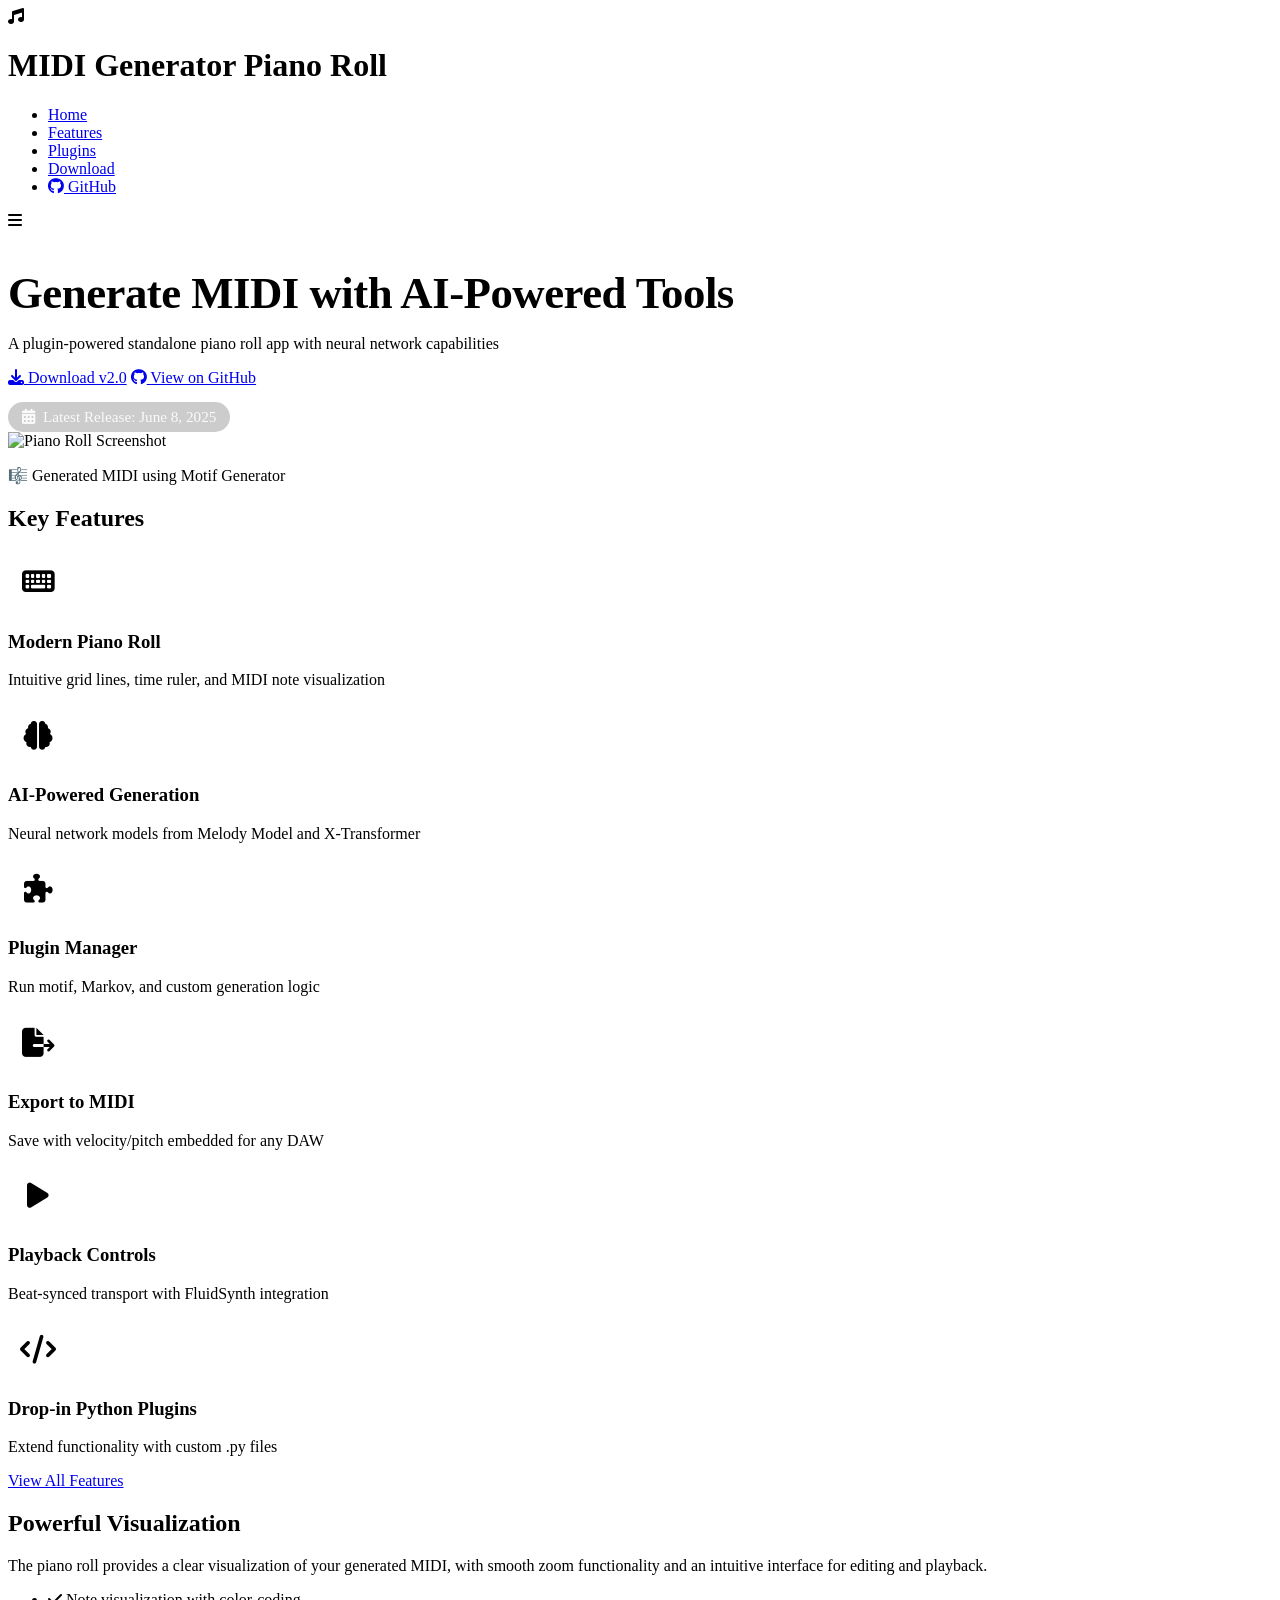
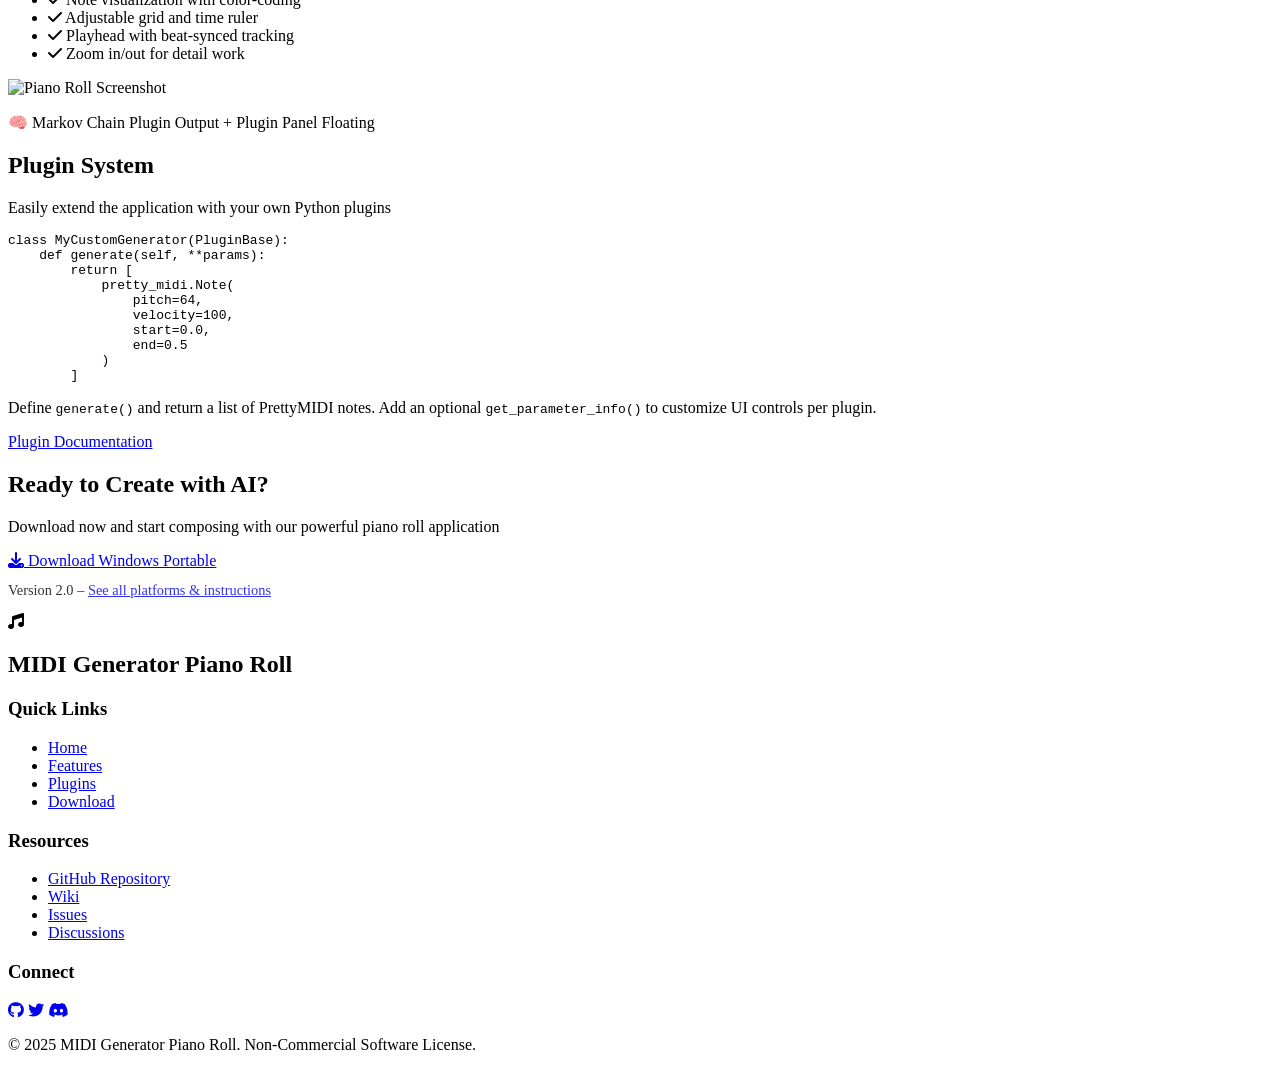
==== docs/index.html @ b46da07d "Update index.html" ====
<!DOCTYPE html>
<html lang="en">
<head>
    <!-- GoatCounter Analytics -->
    <script data-goatcounter="https://midi-gen.goatcounter.com/count"
            async src="https://gc.zgo.at/count.js"></script>
    <!-- End GoatCounter Analytics -->
    <meta charset="UTF-8">
    <meta name="viewport" content="width=device-width, initial-scale=1.0">
    <title>MIDI Generator Piano Roll | A Modern MIDI Generation Tool</title>
    <link rel="stylesheet" href="https://cdnjs.cloudflare.com/ajax/libs/font-awesome/6.4.0/css/all.min.css">
    <link rel="stylesheet" href="assets/css/styles.css">
    <link rel="icon" type="image/png" href="../assets/icons/app_icon.png">
    <style>
        /* Additional modern styles for homepage */
        .version-tag {
            margin-top: 15px;
            font-size: 0.95rem;
            color: rgba(255,255,255,0.9);
            background: rgba(0,0,0,0.2);
            border-radius: 20px;
            padding: 6px 14px;
            display: inline-block;
        }
        
        .version-tag span {
            display: flex;
            align-items: center;
            gap: 8px;
        }
        
        .features-grid {
            grid-template-columns: repeat(auto-fit, minmax(260px, 1fr));
            gap: 25px;
        }
        
        .feature-card {
            transition: all 0.3s ease;
            border-radius: 12px;
        }
        
        .feature-card:hover {
            transform: translateY(-5px);
            box-shadow: 0 8px 30px rgba(0,0,0,0.12);
        }
        
        .feature-icon {
            background: linear-gradient(135deg, var(--primary-color), #8e56ff);
            width: 60px;
            height: 60px;
            border-radius: 12px;
            display: flex;
            align-items: center;
            justify-content: center;
            margin-bottom: 18px;
            font-size: 1.8rem;
        }
        
        .version-note {
            font-size: 0.9rem;
            opacity: 0.8;
            margin-top: 12px;
        }
        
        .hero-content h1 {
            font-size: 2.8rem;
            letter-spacing: -0.5px;
            margin-bottom: 16px;
        }
        
        @media (max-width: 768px) {
            .hero-content h1 {
                font-size: 2.2rem;
            }
        }
    </style>
    <link href="https://fonts.googleapis.com/css2?family=Inter:wght@300;400;500;600;700&display=swap" rel="stylesheet">
</head>
<body>

    <header>
        <div class="header-container">
            <div class="logo">
                <i class="fas fa-music"></i>
                <h1>MIDI Generator Piano Roll</h1>
            </div>
            <nav>
                <ul>
                    <li><a href="index.html" class="active">Home</a></li>
                    <li><a href="pages/features.html">Features</a></li>
                    <li><a href="pages/plugins.html">Plugins</a></li>
                    <li><a href="pages/download.html">Download</a></li>
                    <li><a href="https://github.com/WebChatAppAi/midi-gen" class="github-btn"><i class="fab fa-github"></i> GitHub</a></li>
                </ul>
            </nav>
            <div class="menu-toggle">
                <i class="fas fa-bars"></i>
            </div>
        </div>
    </header>

    <section class="hero">
        <div class="hero-overlay"></div>
        <div class="hero-content">
            <h1>Generate MIDI with AI-Powered Tools</h1>
            <p>A plugin-powered standalone piano roll app with neural network capabilities</p>
            <div class="hero-buttons">
                <a href="pages/download.html" class="btn primary-btn"><i class="fas fa-download"></i> Download v2.0</a>
                <a href="https://github.com/WebChatAppAi/midi-gen" class="btn secondary-btn"><i class="fab fa-github"></i> View on GitHub</a>
            </div>
            <div class="version-tag">
                <span><i class="fas fa-calendar-alt"></i> Latest Release: June 8, 2025</span>
            </div>
        </div>
    </section>

    <section class="featured-img">
        <div class="container">
            <img src="assets/img/image1.png" alt="Piano Roll Screenshot" class="screenshot-img">
            <div class="caption">
                <p>🎼 Generated MIDI using Motif Generator</p>
            </div>
        </div>
    </section>

    <section class="features-overview">
        <div class="container">
            <h2>Key Features</h2>
            <div class="features-grid">
                <div class="feature-card">
                    <div class="feature-icon">
                        <i class="fas fa-keyboard"></i>
                    </div>
                    <h3>Modern Piano Roll</h3>
                    <p>Intuitive grid lines, time ruler, and MIDI note visualization</p>
                </div>
                <div class="feature-card">
                    <div class="feature-icon">
                        <i class="fas fa-brain"></i>
                    </div>
                    <h3>AI-Powered Generation</h3>
                    <p>Neural network models from Melody Model and X-Transformer</p>
                </div>
                <div class="feature-card">
                    <div class="feature-icon">
                        <i class="fas fa-puzzle-piece"></i>
                    </div>
                    <h3>Plugin Manager</h3>
                    <p>Run motif, Markov, and custom generation logic</p>
                </div>
                <div class="feature-card">
                    <div class="feature-icon">
                        <i class="fas fa-file-export"></i>
                    </div>
                    <h3>Export to MIDI</h3>
                    <p>Save with velocity/pitch embedded for any DAW</p>
                </div>
                <div class="feature-card">
                    <div class="feature-icon">
                        <i class="fas fa-play"></i>
                    </div>
                    <h3>Playback Controls</h3>
                    <p>Beat-synced transport with FluidSynth integration</p>
                </div>
                <div class="feature-card">
                    <div class="feature-icon">
                        <i class="fas fa-code"></i>
                    </div>
                    <h3>Drop-in Python Plugins</h3>
                    <p>Extend functionality with custom .py files</p>
                </div>
            </div>
            <div class="more-features">
                <a href="pages/features.html" class="btn outline-btn">View All Features</a>
            </div>
        </div>
    </section>

    <section class="screenshot-section">
        <div class="container">
            <div class="screenshot-grid">
                <div class="screenshot-text">
                    <h2>Powerful Visualization</h2>
                    <p>The piano roll provides a clear visualization of your generated MIDI, with smooth zoom functionality and an intuitive interface for editing and playback.</p>
                    <ul class="feature-list">
                        <li><i class="fas fa-check"></i> Note visualization with color-coding</li>
                        <li><i class="fas fa-check"></i> Adjustable grid and time ruler</li>
                        <li><i class="fas fa-check"></i> Playhead with beat-synced tracking</li>
                        <li><i class="fas fa-check"></i> Zoom in/out for detail work</li>
                    </ul>
                </div>
                <div class="screenshot-img-container">
                    <img src="assets/img/image2.png" alt="Piano Roll Screenshot" class="screenshot-img">
                    <div class="caption">
                        <p>🧠 Markov Chain Plugin Output + Plugin Panel Floating</p>
                    </div>
                </div>
            </div>
        </div>
    </section>

    <section class="plugins-overview">
        <div class="container">
            <h2>Plugin System</h2>
            <p class="section-description">Easily extend the application with your own Python plugins</p>
            <div class="code-block">
                <pre><code>class MyCustomGenerator(PluginBase):
    def generate(self, **params):
        return [
            pretty_midi.Note(
                pitch=64,
                velocity=100,
                start=0.0,
                end=0.5
            )
        ]</code></pre>
            </div>
            <p>Define <code>generate()</code> and return a list of PrettyMIDI notes. Add an optional <code>get_parameter_info()</code> to customize UI controls per plugin.</p>
            <div class="more-plugins">
                <a href="pages/plugins.html" class="btn outline-btn">Plugin Documentation</a>
            </div>
        </div>
    </section>

    <section class="cta-section">
        <div class="container">
            <h2>Ready to Create with AI?</h2>
            <p>Download now and start composing with our powerful piano roll application</p>
            <a href="https://github.com/WebChatAppAi/midi-gen/releases/download/v2.0-WIN-PORTABLE/MidiGenV2.zip" class="btn primary-btn"><i class="fas fa-download"></i> Download Windows Portable</a>
            <p class="version-note">Version 2.0 – <a href="pages/download.html">See all platforms & instructions</a></p>
        </div>
    </section>

    <footer>
        <div class="container">
            <div class="footer-content">
                <div class="footer-logo">
                    <i class="fas fa-music"></i>
                    <h2>MIDI Generator Piano Roll</h2>
                </div>
                <div class="footer-links">
                    <h3>Quick Links</h3>
                    <ul>
                        <li><a href="index.html">Home</a></li>
                        <li><a href="pages/features.html">Features</a></li>
                        <li><a href="pages/plugins.html">Plugins</a></li>
                        <li><a href="pages/download.html">Download</a></li>
                    </ul>
                </div>
                <div class="footer-links">
                    <h3>Resources</h3>
                    <ul>
                        <li><a href="https://github.com/WebChatAppAi/midi-gen">GitHub Repository</a></li>
                        <li><a href="https://github.com/WebChatAppAi/midi-gen/wiki">Wiki</a></li>
                        <li><a href="https://github.com/WebChatAppAi/midi-gen/issues">Issues</a></li>
                        <li><a href="https://github.com/WebChatAppAi/midi-gen/discussions">Discussions</a></li>
                    </ul>
                </div>
                <div class="footer-social">
                    <h3>Connect</h3>
                    <div class="social-icons">
                        <a href="https://github.com/WebChatAppAi" class="social-icon"><i class="fab fa-github"></i></a>
                        <a href="#" class="social-icon"><i class="fab fa-twitter"></i></a>
                        <a href="#" class="social-icon"><i class="fab fa-discord"></i></a>
                    </div>
                </div>
            </div>
            <div class="footer-bottom">
                <p>&copy; 2025 MIDI Generator Piano Roll. Non-Commercial Software License.</p>
            </div>
        </div>
    </footer>

    <script src="assets/js/main.js"></script>
    

</body>
</html>
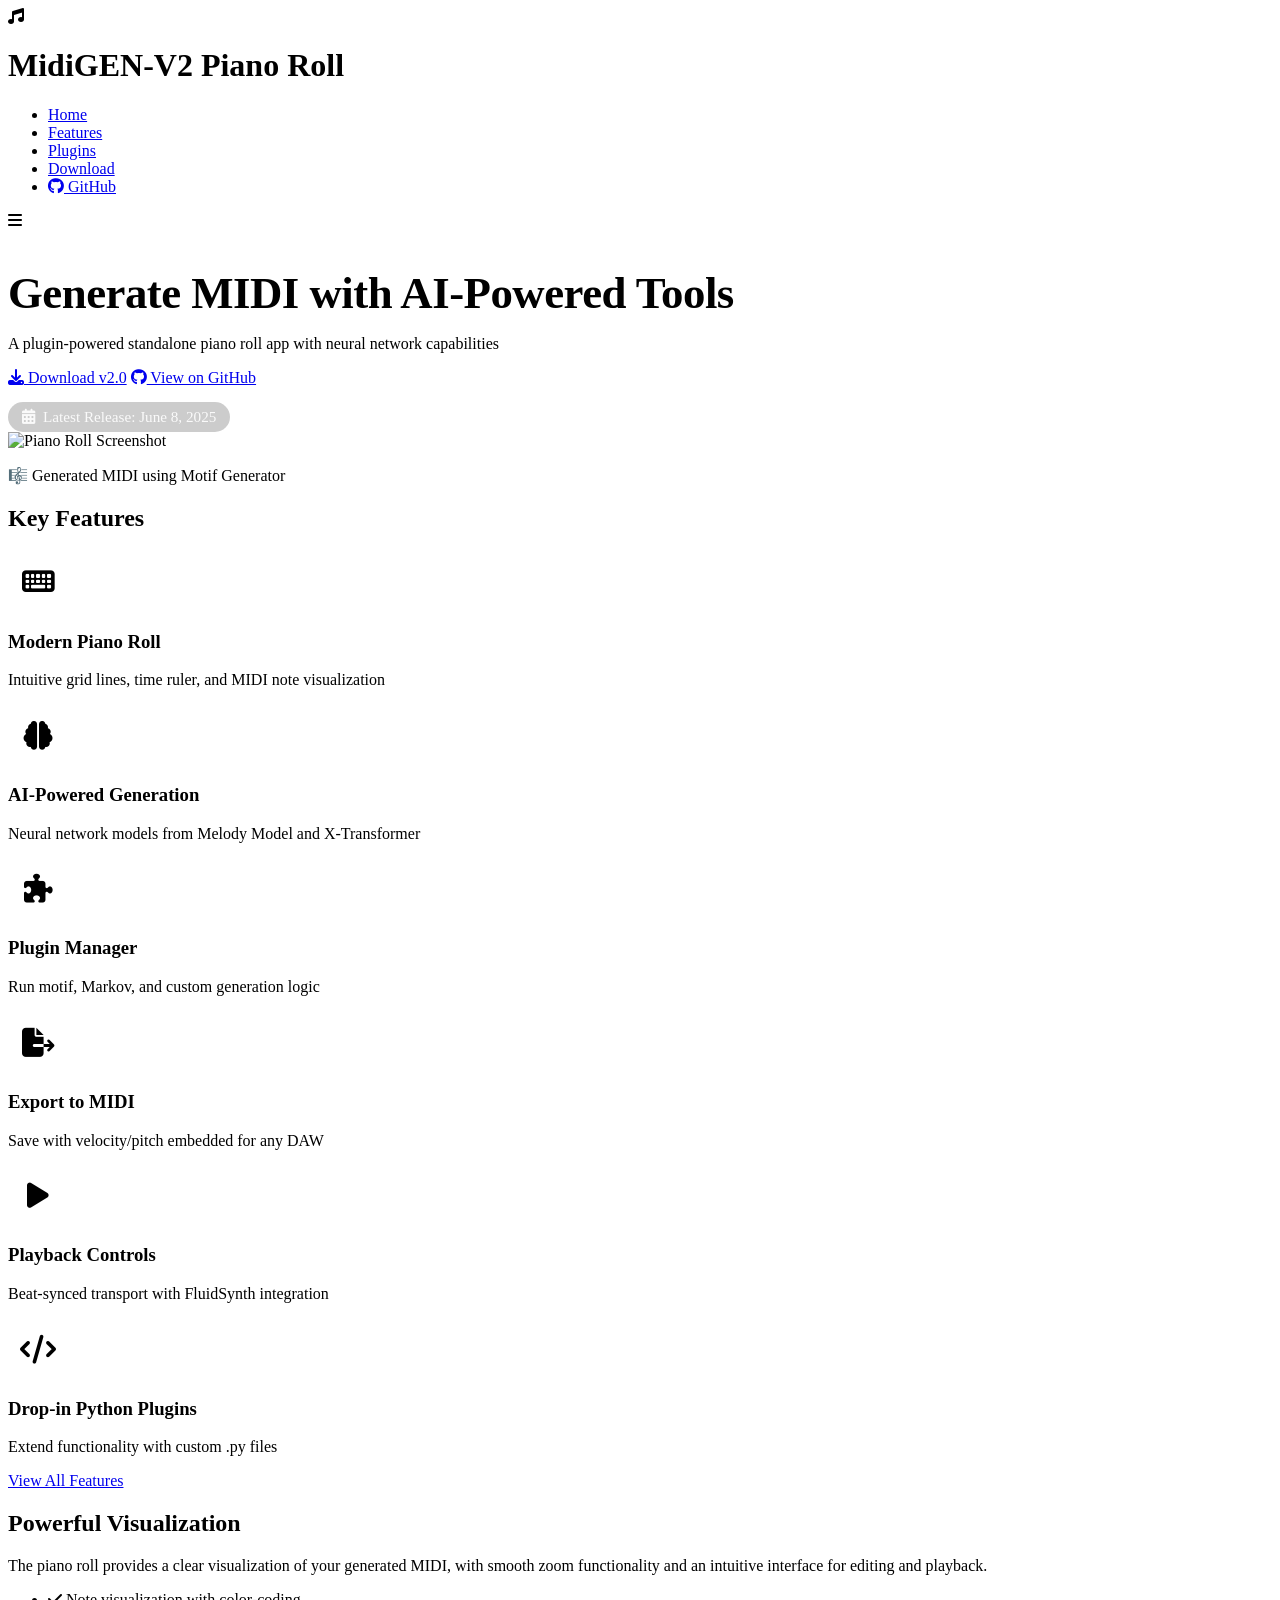
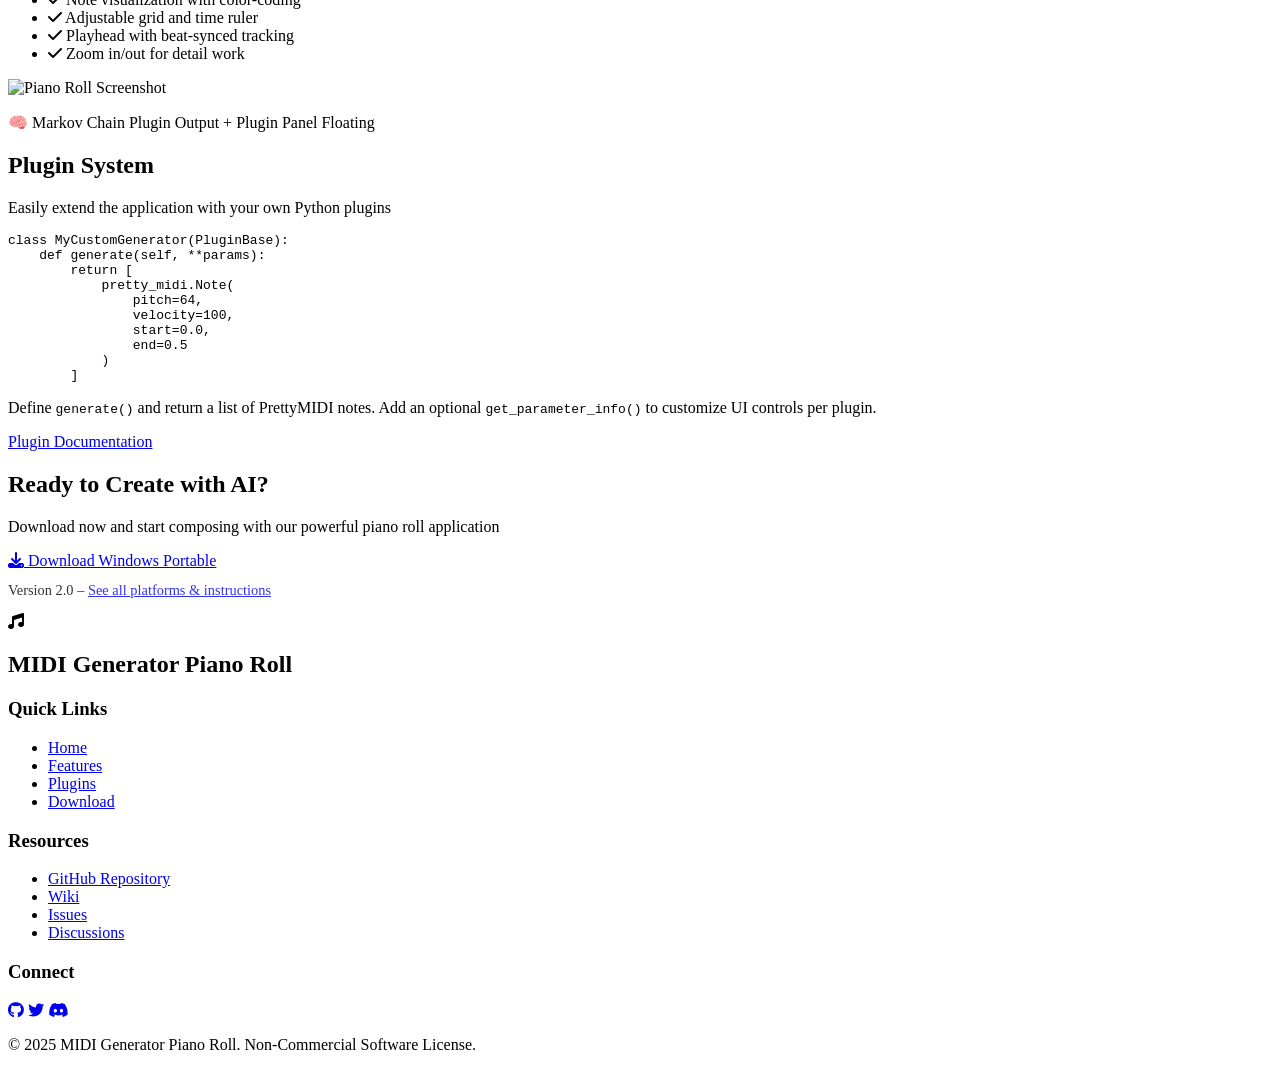
==== commit 59cd924c: "Rename project title to "MidiGEN-V2 Piano Roll" in header" ====
--- a/docs/index.html
+++ b/docs/index.html
@@ -6,11 +6,14 @@
             async src="https://gc.zgo.at/count.js"></script>
     <!-- End GoatCounter Analytics -->
     <meta charset="UTF-8">
-    <meta name="viewport" content="width=device-width, initial-scale=1.0">
-    <title>MIDI Generator Piano Roll | A Modern MIDI Generation Tool</title>
+    <meta name="viewport" content="width=device-width, initial-scale=1.0">    <title>MIDI Generator Piano Roll | A Modern MIDI Generation Tool</title>
     <link rel="stylesheet" href="https://cdnjs.cloudflare.com/ajax/libs/font-awesome/6.4.0/css/all.min.css">
     <link rel="stylesheet" href="assets/css/styles.css">
-    <link rel="icon" type="image/png" href="../assets/icons/app_icon.png">
+    <link rel="icon" type="image/x-icon" href="assets/icons/app_icon.ico">
+    <link rel="icon" type="image/png" sizes="128x128" href="assets/icons/icon-128x128.png">
+    <link rel="icon" type="image/png" sizes="96x96" href="assets/icons/icon-96x96.png">
+    <link rel="icon" type="image/png" sizes="72x72" href="assets/icons/icon-72x72.png">
+    <link rel="apple-touch-icon" sizes="128x128" href="assets/icons/icon-128x128.png">
     <style>
         /* Additional modern styles for homepage */
         .version-tag {
@@ -82,7 +85,7 @@
         <div class="header-container">
             <div class="logo">
                 <i class="fas fa-music"></i>
-                <h1>MIDI Generator Piano Roll</h1>
+                <h1>MidiGEN-V2 Piano Roll</h1>
             </div>
             <nav>
                 <ul>
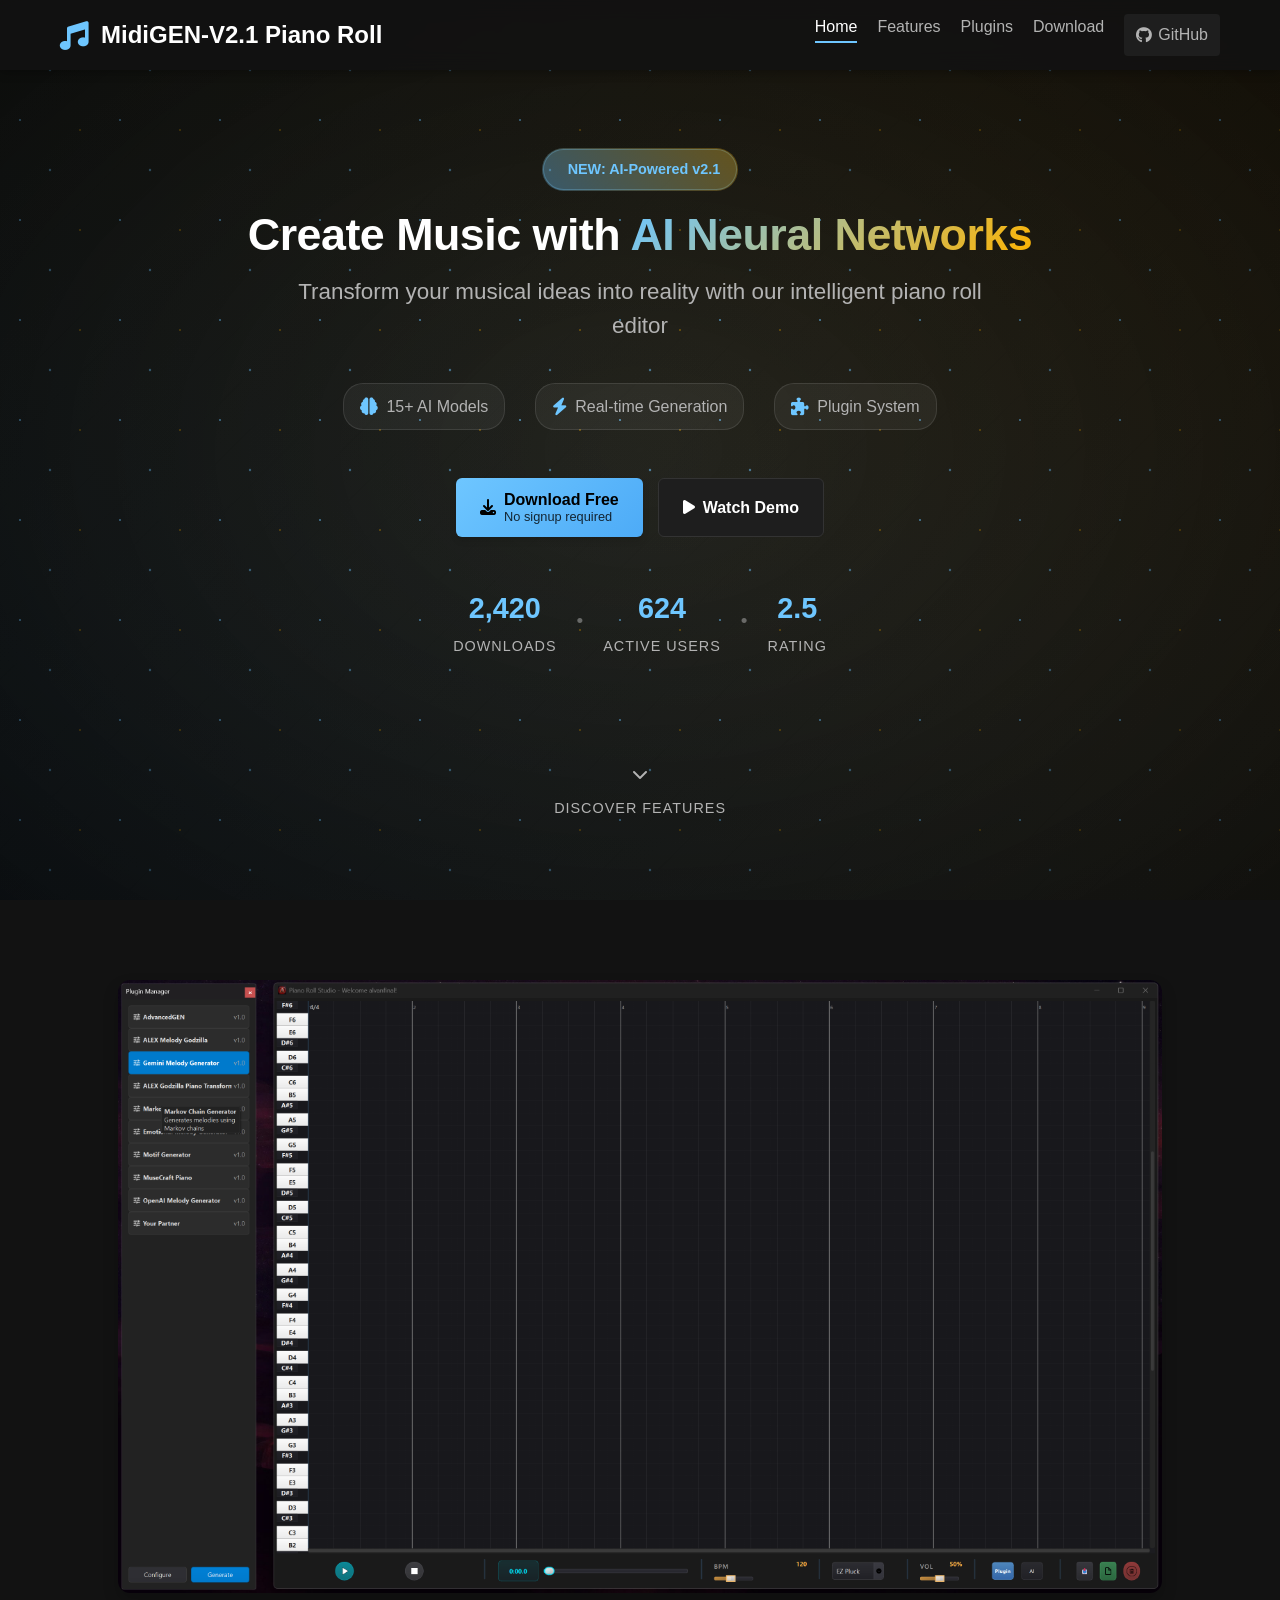
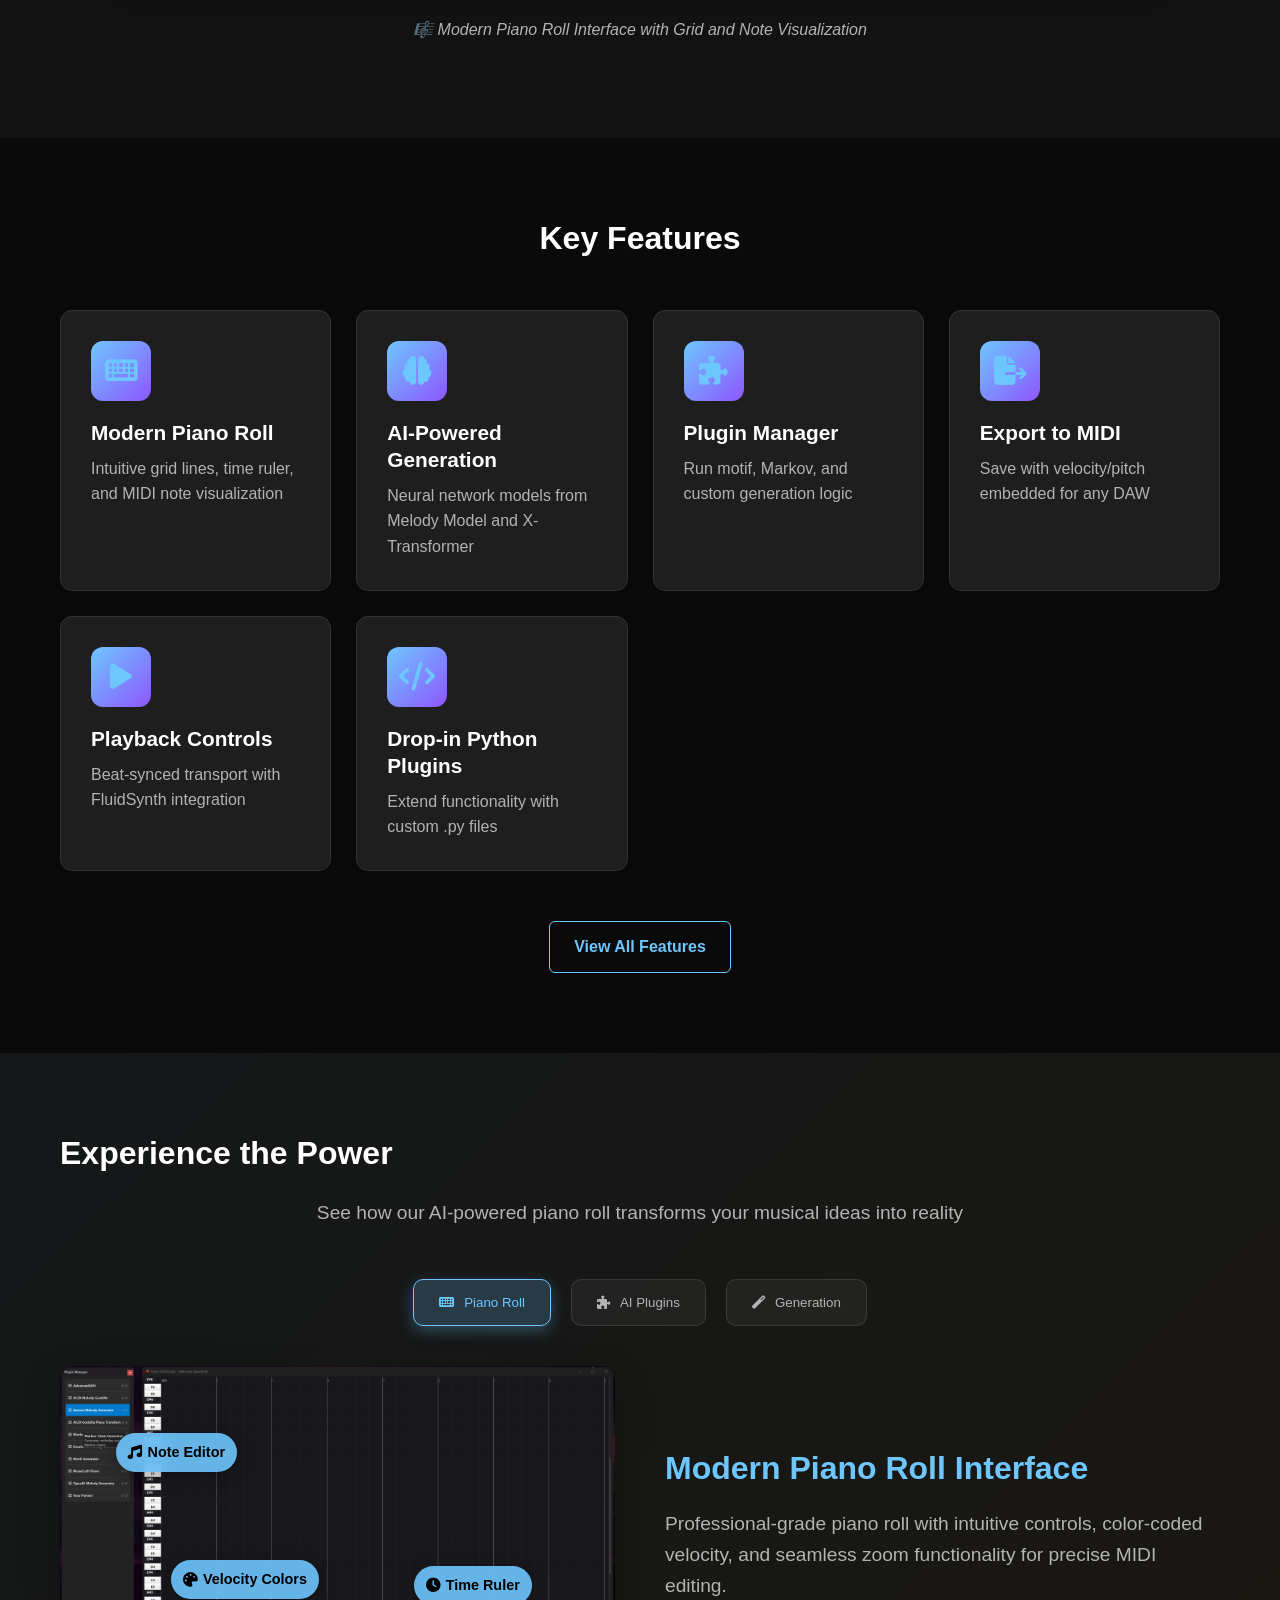
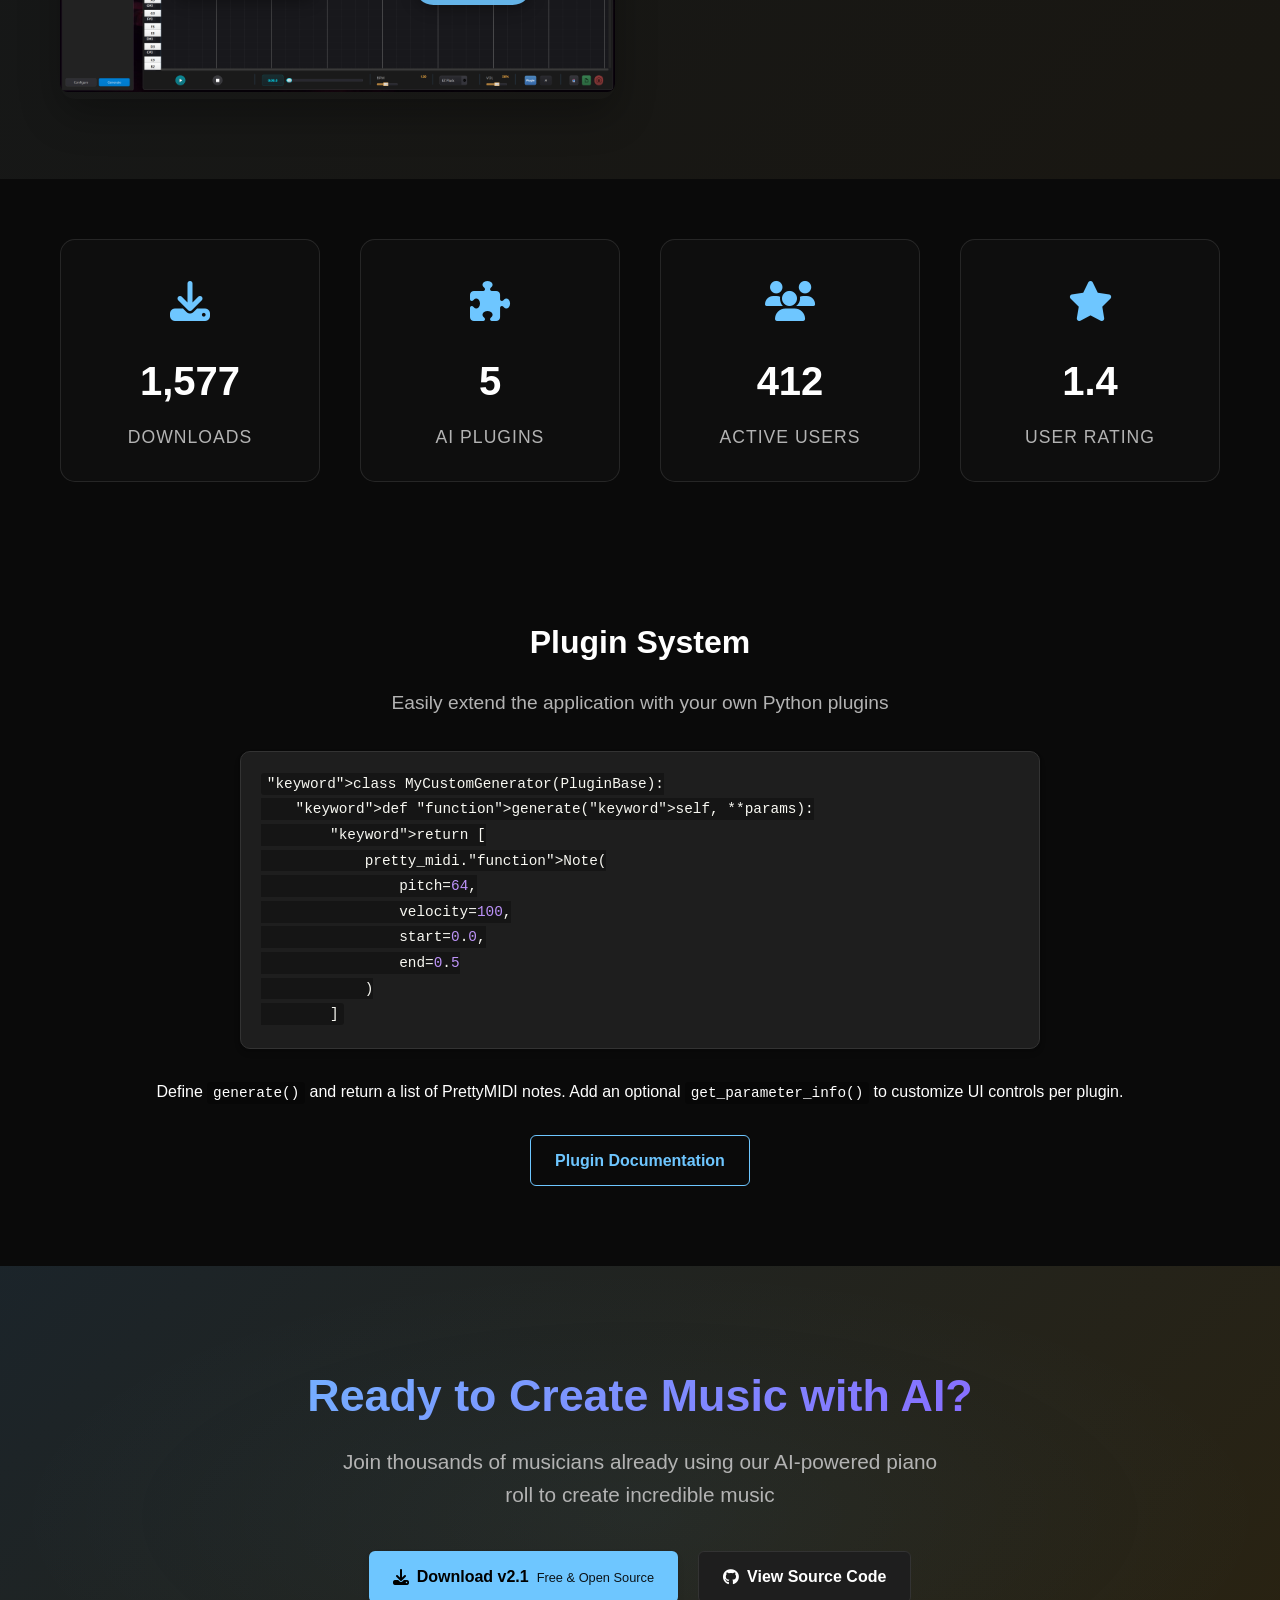
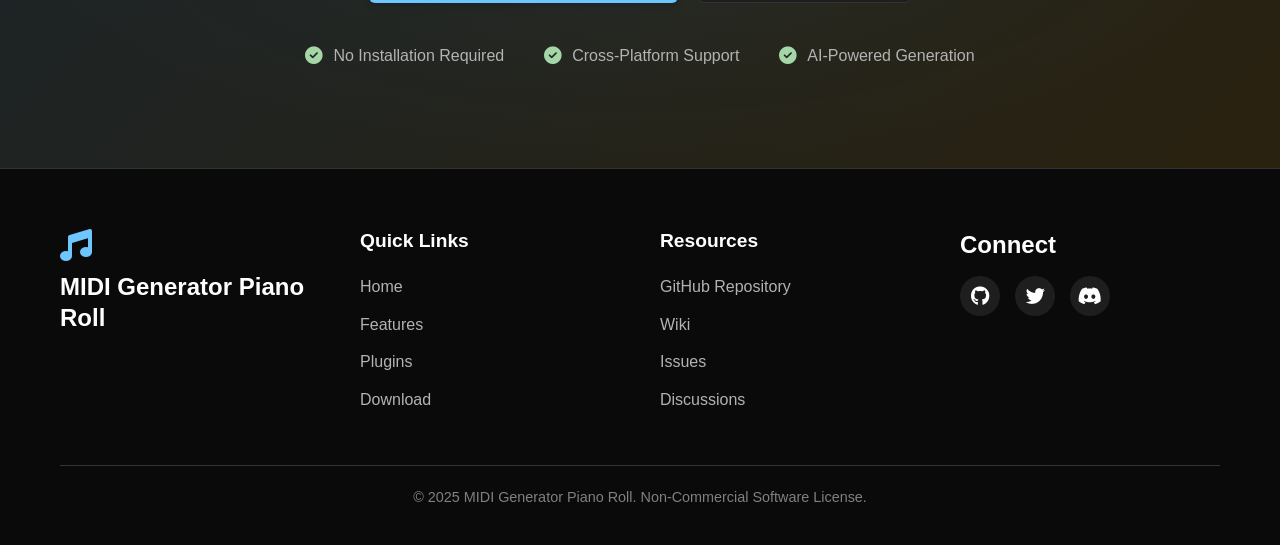
==== commit 0a199254: "Refactor code structure for improved readability and maintainability" ====
--- a/docs/index.html
+++ b/docs/index.html
@@ -4,9 +4,61 @@
     <!-- GoatCounter Analytics -->
     <script data-goatcounter="https://midi-gen.goatcounter.com/count"
             async src="https://gc.zgo.at/count.js"></script>
-    <!-- End GoatCounter Analytics -->
-    <meta charset="UTF-8">
-    <meta name="viewport" content="width=device-width, initial-scale=1.0">    <title>MIDI Generator Piano Roll | A Modern MIDI Generation Tool</title>
+    <!-- End GoatCounter Analytics -->    <meta charset="UTF-8">
+    <meta name="viewport" content="width=device-width, initial-scale=1.0">
+    <title>MIDI Generator Piano Roll | AI-Powered Music Generation Tool</title>
+    <meta name="description" content="Generate MIDI music with AI-powered tools. Free standalone piano roll application with neural network plugins, FluidSynth playback, and Python extensibility. Download now!">
+    <meta name="keywords" content="MIDI generator, AI music generation, piano roll, music software, neural network, MIDI export, music composition, free software, python plugins">
+    <meta name="author" content="WebChatAppAi">
+    <meta name="robots" content="index, follow">    <link rel="canonical" href="https://webchatappai.github.io/midi-gen/">
+    <link rel="sitemap" href="https://webchatappai.github.io/midi-gen/sitemap.xml">
+    
+    <!-- Open Graph / Facebook -->
+    <meta property="og:type" content="website">
+    <meta property="og:url" content="https://webchatappai.github.io/midi-gen/">
+    <meta property="og:title" content="MIDI Generator Piano Roll | AI-Powered Music Generation Tool">
+    <meta property="og:description" content="Generate MIDI music with AI-powered tools. Free standalone piano roll application with neural network plugins, FluidSynth playback, and Python extensibility.">
+    <meta property="og:image" content="https://webchatappai.github.io/midi-gen/assets/img/piano-roll.png">
+    
+    <!-- Twitter -->
+    <meta property="twitter:card" content="summary_large_image">
+    <meta property="twitter:url" content="https://webchatappai.github.io/midi-gen/">
+    <meta property="twitter:title" content="MIDI Generator Piano Roll | AI-Powered Music Generation Tool">
+    <meta property="twitter:description" content="Generate MIDI music with AI-powered tools. Free standalone piano roll application with neural network plugins, FluidSynth playback, and Python extensibility.">
+    <meta property="twitter:image" content="https://webchatappai.github.io/midi-gen/assets/img/piano-roll.png">
+    
+    <!-- Structured Data -->
+    <script type="application/ld+json">
+    {
+        "@context": "https://schema.org",
+        "@type": "SoftwareApplication",
+        "name": "MIDI Generator Piano Roll",
+        "description": "AI-powered MIDI music generation tool with neural network plugins, FluidSynth playback, and Python extensibility",
+        "url": "https://webchatappai.github.io/midi-gen/",
+        "downloadUrl": "https://github.com/WebChatAppAi/midi-gen/releases",
+        "operatingSystem": ["Windows", "macOS", "Linux"],
+        "applicationCategory": "MusicApplication",
+        "offers": {
+            "@type": "Offer",
+            "price": "0",
+            "priceCurrency": "USD"
+        },
+        "creator": {
+            "@type": "Organization",
+            "name": "WebChatAppAi",
+            "url": "https://github.com/WebChatAppAi"
+        },
+        "screenshot": "https://webchatappai.github.io/midi-gen/assets/img/piano-roll.png",
+        "featureList": [
+            "AI-powered MIDI generation",
+            "Modern piano roll interface", 
+            "Neural network plugins",
+            "FluidSynth audio playback",
+            "MIDI export functionality",
+            "Python plugin system"
+        ]
+    }
+    </script>
     <link rel="stylesheet" href="https://cdnjs.cloudflare.com/ajax/libs/font-awesome/6.4.0/css/all.min.css">
     <link rel="stylesheet" href="assets/css/styles.css">
     <link rel="icon" type="image/x-icon" href="assets/icons/app_icon.ico">
@@ -85,7 +137,7 @@
         <div class="header-container">
             <div class="logo">
                 <i class="fas fa-music"></i>
-                <h1>MidiGEN-V2 Piano Roll</h1>
+                <h1>MidiGEN-V2.1 Piano Roll</h1>
             </div>
             <nav>
                 <ul>
@@ -104,24 +156,79 @@
 
     <section class="hero">
         <div class="hero-overlay"></div>
-        <div class="hero-content">
-            <h1>Generate MIDI with AI-Powered Tools</h1>
-            <p>A plugin-powered standalone piano roll app with neural network capabilities</p>
-            <div class="hero-buttons">
-                <a href="pages/download.html" class="btn primary-btn"><i class="fas fa-download"></i> Download v2.0</a>
-                <a href="https://github.com/WebChatAppAi/midi-gen" class="btn secondary-btn"><i class="fab fa-github"></i> View on GitHub</a>
-            </div>
-            <div class="version-tag">
-                <span><i class="fas fa-calendar-alt"></i> Latest Release: June 8, 2025</span>
+        <div class="hero-particles"></div>
+        <div class="container">
+            <div class="hero-content">
+                <div class="hero-badge">
+                    <i class="fas fa-sparkles"></i>
+                    <span>NEW: AI-Powered v2.1</span>
+                    <div class="badge-pulse"></div>
+                </div>
+                <h1>
+                    Create Music with 
+                    <span class="gradient-text">AI Neural Networks</span>
+                </h1>
+                <p class="hero-subtitle">
+                    Transform your musical ideas into reality with our intelligent piano roll editor
+                </p>
+                <div class="hero-features">
+                    <div class="hero-feature">
+                        <i class="fas fa-brain"></i>
+                        <span>15+ AI Models</span>
+                    </div>
+                    <div class="hero-feature">
+                        <i class="fas fa-bolt"></i>
+                        <span>Real-time Generation</span>
+                    </div>
+                    <div class="hero-feature">
+                        <i class="fas fa-puzzle-piece"></i>
+                        <span>Plugin System</span>
+                    </div>
+                </div>
+                <div class="hero-buttons">
+                    <a href="pages/download.html" class="btn primary-btn hero-cta">
+                        <i class="fas fa-download"></i> 
+                        <span class="btn-text">
+                            <strong>Download Free</strong>
+                            <small>No signup required</small>
+                        </span>
+                    </a>
+                    <a href="https://github.com/WebChatAppAi/midi-gen" class="btn secondary-btn demo-btn">
+                        <i class="fas fa-play"></i> 
+                        Watch Demo
+                    </a>
+                </div>
+                <div class="hero-stats">
+                    <div class="stat-item-hero">
+                        <div class="stat-number-hero" data-count="4585">0</div>
+                        <div class="stat-label-hero">Downloads</div>
+                    </div>
+                    <div class="stat-divider">•</div>
+                    <div class="stat-item-hero">
+                        <div class="stat-number-hero" data-count="1200">0</div>
+                        <div class="stat-label-hero">Active Users</div>
+                    </div>
+                    <div class="stat-divider">•</div>
+                    <div class="stat-item-hero">
+                        <div class="stat-number-hero" data-count="4.8">0</div>
+                        <div class="stat-label-hero">Rating</div>
+                    </div>
+                </div>
+                <div class="scroll-indicator">
+                    <div class="scroll-arrow">
+                        <i class="fas fa-chevron-down"></i>
+                    </div>
+                    <span>Discover Features</span>
+                </div>
             </div>
         </div>
     </section>
 
     <section class="featured-img">
         <div class="container">
-            <img src="assets/img/image1.png" alt="Piano Roll Screenshot" class="screenshot-img">
+            <img src="assets/img/piano-roll.png" alt="Piano Roll Interface Screenshot" class="screenshot-img">
             <div class="caption">
-                <p>🎼 Generated MIDI using Motif Generator</p>
+                <p>🎼 Modern Piano Roll Interface with Grid and Note Visualization</p>
             </div>
         </div>
     </section>
@@ -179,28 +286,140 @@
         </div>
     </section>
 
-    <section class="screenshot-section">
-        <div class="container">
-            <div class="screenshot-grid">
-                <div class="screenshot-text">
-                    <h2>Powerful Visualization</h2>
-                    <p>The piano roll provides a clear visualization of your generated MIDI, with smooth zoom functionality and an intuitive interface for editing and playback.</p>
-                    <ul class="feature-list">
-                        <li><i class="fas fa-check"></i> Note visualization with color-coding</li>
-                        <li><i class="fas fa-check"></i> Adjustable grid and time ruler</li>
-                        <li><i class="fas fa-check"></i> Playhead with beat-synced tracking</li>
-                        <li><i class="fas fa-check"></i> Zoom in/out for detail work</li>
-                    </ul>
-                </div>
-                <div class="screenshot-img-container">
-                    <img src="assets/img/image2.png" alt="Piano Roll Screenshot" class="screenshot-img">
-                    <div class="caption">
-                        <p>🧠 Markov Chain Plugin Output + Plugin Panel Floating</p>
-                    </div>
-                </div>
-            </div>
-        </div>
-    </section>
+    <section id="interactive-demo" class="interactive-demo">
+        <div class="container">
+            <h2>Experience the Power</h2>
+            <p class="section-description">See how our AI-powered piano roll transforms your musical ideas into reality</p>
+            
+            <div class="demo-showcase">
+                <div class="demo-content">
+                    <div class="demo-tabs">
+                        <button class="demo-tab active" data-demo="piano-roll">
+                            <i class="fas fa-keyboard"></i>
+                            Piano Roll
+                        </button>
+                        <button class="demo-tab" data-demo="plugins">
+                            <i class="fas fa-puzzle-piece"></i>
+                            AI Plugins
+                        </button>
+                        <button class="demo-tab" data-demo="generation">
+                            <i class="fas fa-magic"></i>
+                            Generation
+                        </button>
+                    </div>
+                    
+                    <div class="demo-panel active" id="demo-piano-roll">
+                        <div class="demo-image-container">
+                            <img src="assets/img/piano-roll.png" alt="Piano Roll Interface" class="demo-img">
+                            <div class="floating-features">
+                                <div class="feature-bubble" style="top: 20%; left: 10%;">
+                                    <i class="fas fa-music"></i>
+                                    <span>Note Editor</span>
+                                </div>
+                                <div class="feature-bubble" style="top: 60%; right: 15%;">
+                                    <i class="fas fa-clock"></i>
+                                    <span>Time Ruler</span>
+                                </div>
+                                <div class="feature-bubble" style="bottom: 30%; left: 20%;">
+                                    <i class="fas fa-palette"></i>
+                                    <span>Velocity Colors</span>
+                                </div>
+                            </div>
+                        </div>
+                        <div class="demo-text">
+                            <h3>Modern Piano Roll Interface</h3>
+                            <p>Professional-grade piano roll with intuitive controls, color-coded velocity, and seamless zoom functionality for precise MIDI editing.</p>
+                        </div>
+                    </div>
+                    
+                    <div class="demo-panel" id="demo-plugins">
+                        <div class="demo-image-container">
+                            <img src="assets/img/plugin-pera.png" alt="Plugin Manager" class="demo-img">
+                            <div class="floating-features">
+                                <div class="feature-bubble" style="top: 15%; right: 10%;">
+                                    <i class="fas fa-brain"></i>
+                                    <span>AI Models</span>
+                                </div>
+                                <div class="feature-bubble" style="top: 50%; left: 5%;">
+                                    <i class="fas fa-sliders-h"></i>
+                                    <span>Parameters</span>
+                                </div>
+                                <div class="feature-bubble" style="bottom: 20%; right: 20%;">
+                                    <i class="fas fa-play"></i>
+                                    <span>Generate</span>
+                                </div>
+                            </div>
+                        </div>
+                        <div class="demo-text">
+                            <h3>Intelligent Plugin System</h3>
+                            <p>Powerful AI-driven plugins with customizable parameters. Run neural networks, Markov chains, and custom algorithms with just a few clicks.</p>
+                        </div>
+                    </div>
+                    
+                    <div class="demo-panel" id="demo-generation">
+                        <div class="demo-image-container">
+                            <img src="assets/img/ai-in-actions.png" alt="AI Generation" class="demo-img">
+                            <div class="floating-features">
+                                <div class="feature-bubble pulse" style="top: 25%; left: 15%;">
+                                    <i class="fas fa-bolt"></i>
+                                    <span>Real-time</span>
+                                </div>
+                                <div class="feature-bubble pulse" style="top: 55%; right: 10%;">
+                                    <i class="fas fa-waveform-path"></i>
+                                    <span>Neural AI</span>
+                                </div>
+                                <div class="feature-bubble pulse" style="bottom: 25%; left: 30%;">
+                                    <i class="fas fa-sparkles"></i>
+                                    <span>Creative</span>
+                                </div>
+                            </div>
+                        </div>
+                        <div class="demo-text">
+                            <h3>AI Music Generation</h3>
+                            <p>Watch AI create music in real-time. Neural networks analyze patterns and generate unique melodies, harmonies, and rhythms instantly.</p>
+                        </div>
+                    </div>
+                </div>
+            </div>
+        </div>
+    </section>
+
+    <section class="stats-section">
+        <div class="container">
+            <div class="stats-grid">
+                <div class="stat-item">
+                    <div class="stat-icon">
+                        <i class="fas fa-download"></i>
+                    </div>
+                    <div class="stat-number" data-count="4585">0</div>
+                    <div class="stat-label">Downloads</div>
+                </div>
+                <div class="stat-item">
+                    <div class="stat-icon">
+                        <i class="fas fa-puzzle-piece"></i>
+                    </div>
+                    <div class="stat-number" data-count="15">0</div>
+                    <div class="stat-label">AI Plugins</div>
+                </div>
+                <div class="stat-item">
+                    <div class="stat-icon">
+                        <i class="fas fa-users"></i>
+                    </div>
+                    <div class="stat-number" data-count="1200">0</div>
+                    <div class="stat-label">Active Users</div>
+                </div>
+                <div class="stat-item">
+                    <div class="stat-icon">
+                        <i class="fas fa-star"></i>
+                    </div>
+                    <div class="stat-number" data-count="4.8">0</div>
+                    <div class="stat-label">User Rating</div>
+                </div>
+            </div>
+        </div>
+    </section>
+
+
 
     <section class="plugins-overview">
         <div class="container">
@@ -227,10 +446,35 @@
 
     <section class="cta-section">
         <div class="container">
-            <h2>Ready to Create with AI?</h2>
-            <p>Download now and start composing with our powerful piano roll application</p>
-            <a href="https://github.com/WebChatAppAi/midi-gen/releases/download/v2.0-WIN-PORTABLE/MidiGenV2.zip" class="btn primary-btn"><i class="fas fa-download"></i> Download Windows Portable</a>
-            <p class="version-note">Version 2.0 – <a href="pages/download.html">See all platforms & instructions</a></p>
+            <div class="cta-content">
+                <h2>Ready to Create Music with AI?</h2>
+                <p>Join thousands of musicians already using our AI-powered piano roll to create incredible music</p>
+                <div class="cta-buttons">
+                    <a href="pages/download.html" class="btn primary-btn pulse-btn">
+                        <i class="fas fa-download"></i> 
+                        Download v2.1
+                        <span class="btn-subtitle">Free & Open Source</span>
+                    </a>
+                    <a href="https://github.com/WebChatAppAi/midi-gen" class="btn secondary-btn">
+                        <i class="fab fa-github"></i> 
+                        View Source Code
+                    </a>
+                </div>
+                <div class="cta-features">
+                    <div class="cta-feature">
+                        <i class="fas fa-check-circle"></i>
+                        <span>No Installation Required</span>
+                    </div>
+                    <div class="cta-feature">
+                        <i class="fas fa-check-circle"></i>
+                        <span>Cross-Platform Support</span>
+                    </div>
+                    <div class="cta-feature">
+                        <i class="fas fa-check-circle"></i>
+                        <span>AI-Powered Generation</span>
+                    </div>
+                </div>
+            </div>
         </div>
     </section>
 
@@ -260,10 +504,9 @@
                     </ul>
                 </div>
                 <div class="footer-social">
-                    <h3>Connect</h3>
-                    <div class="social-icons">
+                    <h3>Connect</h3>                    <div class="social-icons">
                         <a href="https://github.com/WebChatAppAi" class="social-icon"><i class="fab fa-github"></i></a>
-                        <a href="#" class="social-icon"><i class="fab fa-twitter"></i></a>
+                        <a href="https://x.com/JonasMind95411" class="social-icon"><i class="fab fa-twitter"></i></a>
                         <a href="#" class="social-icon"><i class="fab fa-discord"></i></a>
                     </div>
                 </div>
--- a/docs/assets/css/styles.css
+++ b/docs/assets/css/styles.css
@@ -0,0 +1,1756 @@
+/* Base Styles and Variables */
+:root {
+    --primary-color: #6ec6ff;
+    --secondary-color: #ffb300;
+    --accent-color: #a5d6a7;
+    --dark-bg: #121212;
+    --darker-bg: #0a0a0a;
+    --card-bg: #1e1e1e;
+    --border-color: #333;
+    --text-primary: #ffffff;
+    --text-secondary: #b3b3b3;
+    --text-tertiary: #808080;
+    --header-height: 70px;
+    --transition-speed: 0.3s;
+    --box-shadow: 0 4px 6px rgba(0, 0, 0, 0.1), 0 1px 3px rgba(0, 0, 0, 0.08);
+    --card-shadow: 0 8px 16px rgba(0, 0, 0, 0.2);
+    --glow-effect: 0 0 10px rgba(110, 198, 255, 0.5);
+}
+
+/* Reset and Base Styles */
+* {
+    margin: 0;
+    padding: 0;
+    box-sizing: border-box;
+}
+
+html {
+    scroll-behavior: smooth;
+}
+
+body {
+    font-family: 'Inter', -apple-system, BlinkMacSystemFont, 'Segoe UI', Roboto, Oxygen, Ubuntu, Cantarell, 'Open Sans', 'Helvetica Neue', sans-serif;
+    background-color: var(--dark-bg);
+    color: var(--text-primary);
+    line-height: 1.6;
+    overflow-x: hidden;
+}
+
+.container {
+    width: 100%;
+    max-width: 1200px;
+    margin: 0 auto;
+    padding: 0 20px;
+}
+
+a {
+    text-decoration: none;
+    color: inherit;
+    transition: var(--transition-speed);
+}
+
+ul {
+    list-style: none;
+}
+
+img {
+    max-width: 100%;
+    height: auto;
+    border-radius: 8px;
+}
+
+/* Typography */
+h1, h2, h3, h4, h5, h6 {
+    font-weight: 600;
+    line-height: 1.3;
+    margin-bottom: 1rem;
+}
+
+h1 {
+    font-size: 2.5rem;
+}
+
+h2 {
+    font-size: 2rem;
+    margin-bottom: 1.5rem;
+}
+
+h3 {
+    font-size: 1.5rem;
+}
+
+p {
+    margin-bottom: 1rem;
+}
+
+.section-description {
+    font-size: 1.2rem;
+    color: var(--text-secondary);
+    margin-bottom: 2rem;
+    text-align: center;
+    max-width: 800px;
+    margin-left: auto;
+    margin-right: auto;
+}
+
+code {
+    font-family: 'Courier New', Courier, monospace;
+    background-color: rgba(0, 0, 0, 0.3);
+    padding: 0.2em 0.4em;
+    border-radius: 3px;
+    font-size: 0.9em;
+}
+
+/* Header */
+header {
+    position: fixed;
+    top: 0;
+    left: 0;
+    width: 100%;
+    height: var(--header-height);
+    background-color: rgba(18, 18, 18, 0.9);
+    backdrop-filter: blur(10px);
+    -webkit-backdrop-filter: blur(10px);
+    z-index: 1000;
+    box-shadow: 0 2px 10px rgba(0, 0, 0, 0.3);
+    transition: var(--transition-speed);
+}
+
+.header-container {
+    display: flex;
+    justify-content: space-between;
+    align-items: center;
+    height: 100%;
+    max-width: 1200px;
+    margin: 0 auto;
+    padding: 0 20px;
+}
+
+.logo {
+    display: flex;
+    align-items: center;
+    gap: 12px;
+}
+
+.logo i {
+    font-size: 1.8rem;
+    color: var(--primary-color);
+}
+
+.logo h1 {
+    font-size: 1.5rem;
+    margin-bottom: 0;
+}
+
+nav ul {
+    display: flex;
+    gap: 20px;
+}
+
+nav a {
+    position: relative;
+    padding: 8px 0;
+    color: var(--text-secondary);
+    font-weight: 500;
+}
+
+nav a:hover, nav a.active {
+    color: var(--text-primary);
+}
+
+nav a::after {
+    content: '';
+    position: absolute;
+    bottom: 0;
+    left: 0;
+    width: 0;
+    height: 2px;
+    background-color: var(--primary-color);
+    transition: var(--transition-speed);
+}
+
+nav a:hover::after, nav a.active::after {
+    width: 100%;
+}
+
+.github-btn {
+    display: flex;
+    align-items: center;
+    gap: 6px;
+    background-color: var(--card-bg);
+    padding: 8px 12px;
+    border-radius: 4px;
+    font-weight: 500;
+}
+
+.github-btn:hover {
+    background-color: var(--border-color);
+}
+
+.menu-toggle {
+    display: none;
+    font-size: 1.5rem;
+    cursor: pointer;
+}
+
+/* Hero Section */
+.hero {
+    position: relative;
+    height: 100vh;
+    display: flex;
+    align-items: center;
+    justify-content: center;
+    text-align: center;
+    padding-top: var(--header-height);
+    background: linear-gradient(135deg, #0d0d0d, #1a1a1a);
+    overflow: hidden;
+}
+
+.hero::before {
+    content: '';
+    position: absolute;
+    top: 0;
+    left: 0;
+    width: 100%;
+    height: 100%;
+    background: linear-gradient(45deg, rgba(110, 198, 255, 0.1), rgba(255, 179, 0, 0.1));
+    z-index: 1;
+}
+
+.hero::after {
+    content: '';
+    position: absolute;
+    top: 0;
+    left: 0;
+    width: 100%;
+    height: 100%;
+    background-image: url('[data-uri]');
+    opacity: 0.1;
+    z-index: 1;
+}
+
+.hero-overlay {
+    position: absolute;
+    top: 0;
+    left: 0;
+    width: 100%;
+    height: 100%;
+    background: radial-gradient(ellipse at center, rgba(0, 0, 0, 0) 0%, rgba(0, 0, 0, 0.6) 100%);
+    z-index: 2;
+}
+
+/* Hero Particles Background */
+.hero-particles {
+    position: absolute;
+    top: 0;
+    left: 0;
+    width: 100%;
+    height: 100%;
+    background: url('data:image/svg+xml,<svg xmlns="http://www.w3.org/2000/svg" width="100" height="100" viewBox="0 0 100 100"><circle cx="20" cy="20" r="1" fill="%236ec6ff" opacity="0.6"><animate attributeName="opacity" values="0.6;1;0.6" dur="3s" repeatCount="indefinite"/></circle><circle cx="80" cy="30" r="0.8" fill="%23ffb300" opacity="0.4"><animate attributeName="opacity" values="0.4;0.8;0.4" dur="4s" repeatCount="indefinite"/></circle><circle cx="50" cy="70" r="1.2" fill="%236ec6ff" opacity="0.5"><animate attributeName="opacity" values="0.5;1;0.5" dur="2.5s" repeatCount="indefinite"/></circle></svg>') repeat;
+    z-index: 1;
+    animation: float-particles 20s linear infinite;
+}
+
+@keyframes float-particles {
+    0% { transform: translateY(0px) translateX(0px); }
+    25% { transform: translateY(-20px) translateX(10px); }
+    50% { transform: translateY(-10px) translateX(-5px); }
+    75% { transform: translateY(-30px) translateX(15px); }
+    100% { transform: translateY(0px) translateX(0px); }
+}
+
+.hero-content {
+    position: relative;
+    z-index: 3;
+    max-width: 900px;
+    padding: 0 20px;
+    margin: 0 auto;
+    display: flex;
+    flex-direction: column;
+    align-items: center;
+    justify-content: center;
+}
+
+.hero-badge,
+.hero-content h1,
+.hero-subtitle,
+.hero-features,
+.hero-buttons,
+.hero-stats {
+    align-self: center;
+}
+
+/* Hero Badge */
+.hero-badge {
+    display: inline-flex;
+    align-items: center;
+    gap: 8px;
+    background: rgba(110, 198, 255, 0.1);
+    border: 1px solid rgba(110, 198, 255, 0.3);
+    padding: 8px 16px;
+    border-radius: 25px;
+    font-size: 0.9rem;
+    font-weight: 600;
+    color: var(--primary-color);
+    margin-bottom: 20px;
+    position: relative;
+    backdrop-filter: blur(10px);
+}
+
+.badge-pulse {
+    position: absolute;
+    top: -2px;
+    left: -2px;
+    right: -2px;
+    bottom: -2px;
+    border-radius: 25px;
+    background: linear-gradient(45deg, var(--primary-color), var(--secondary-color));
+    opacity: 0.3;
+    animation: badge-pulse 2s ease-in-out infinite;
+    z-index: -1;
+}
+
+@keyframes badge-pulse {
+    0%, 100% { opacity: 0.3; transform: scale(1); }
+    50% { opacity: 0.6; transform: scale(1.05); }
+}
+
+.hero-content h1 {
+    font-size: 3.8rem;
+    margin-bottom: 1.5rem;
+    line-height: 1.1;
+    font-weight: 700;
+    color: var(--text-primary);
+}
+
+.gradient-text {
+    background: linear-gradient(135deg, var(--primary-color), var(--secondary-color));
+    -webkit-background-clip: text;
+    background-clip: text;
+    color: transparent;
+    position: relative;
+}
+
+.hero-subtitle {
+    font-size: 1.4rem;
+    color: var(--text-secondary);
+    margin-bottom: 2.5rem;
+    max-width: 700px;
+    margin-left: auto;
+    margin-right: auto;
+    line-height: 1.5;
+}
+
+/* Hero Features */
+.hero-features {
+    display: flex;
+    justify-content: center;
+    gap: 30px;
+    margin-bottom: 3rem;
+    flex-wrap: wrap;
+}
+
+.hero-feature {
+    display: flex;
+    align-items: center;
+    gap: 8px;
+    background: rgba(255, 255, 255, 0.05);
+    padding: 10px 16px;
+    border-radius: 20px;
+    border: 1px solid rgba(255, 255, 255, 0.1);
+    color: var(--text-secondary);
+    font-weight: 500;
+    transition: all 0.3s ease;
+}
+
+.hero-feature:hover {
+    background: rgba(110, 198, 255, 0.1);
+    border-color: rgba(110, 198, 255, 0.3);
+    color: var(--primary-color);
+    transform: translateY(-2px);
+}
+
+.hero-feature i {
+    color: var(--primary-color);
+    font-size: 1.1rem;
+}
+
+.hero-buttons {
+    display: flex;
+    gap: 15px;
+    justify-content: center;
+    flex-wrap: wrap;
+    margin-bottom: 3rem;
+}
+
+.hero-cta {
+    position: relative;
+    padding: 16px 24px;
+    font-size: 1.1rem;
+    background: linear-gradient(135deg, var(--primary-color), #4dabf7);
+    box-shadow: 0 4px 15px rgba(110, 198, 255, 0.4);
+    animation: hero-cta-pulse 3s ease-in-out infinite;
+}
+
+@keyframes hero-cta-pulse {
+    0%, 100% { transform: scale(1); box-shadow: 0 4px 15px rgba(110, 198, 255, 0.4); }
+    50% { transform: scale(1.02); box-shadow: 0 6px 25px rgba(110, 198, 255, 0.6); }
+}
+
+.btn-text {
+    display: flex;
+    flex-direction: column;
+    align-items: flex-start;
+    line-height: 1.2;
+}
+
+.btn-text small {
+    font-size: 0.8rem;
+    opacity: 0.8;
+    font-weight: 400;
+}
+
+.demo-btn {
+    position: relative;
+    overflow: hidden;
+}
+
+.demo-btn::after {
+    content: '';
+    position: absolute;
+    top: 0;
+    left: -100%;
+    width: 100%;
+    height: 100%;
+    background: linear-gradient(90deg, transparent, rgba(255, 255, 255, 0.2), transparent);
+    transition: left 0.5s ease;
+}
+
+.demo-btn:hover::after {
+    left: 100%;
+}
+
+.github-link {
+    border-color: rgba(255, 255, 255, 0.2);
+}
+
+.github-stats {
+    display: flex;
+    flex-direction: column;
+    align-items: flex-start;
+    line-height: 1.2;
+}
+
+.github-stats small {
+    font-size: 0.8rem;
+    opacity: 0.8;
+}
+
+/* Hero Stats */
+.hero-stats {
+    display: flex;
+    justify-content: center;
+    align-items: center;
+    gap: 20px;
+    margin-bottom: 4rem;
+    flex-wrap: wrap;
+}
+
+.stat-item-hero {
+    text-align: center;
+}
+
+.stat-number-hero {
+    font-size: 1.8rem;
+    font-weight: 700;
+    color: var(--primary-color);
+    margin-bottom: 4px;
+}
+
+.stat-label-hero {
+    font-size: 0.9rem;
+    color: var(--text-secondary);
+    text-transform: uppercase;
+    letter-spacing: 1px;
+}
+
+.stat-divider {
+    color: var(--text-secondary);
+    opacity: 0.5;
+    font-size: 1.2rem;
+}
+
+/* Scroll Indicator */
+.scroll-indicator {
+    position: relative;
+    margin-top: 2.5rem;
+    bottom: auto;
+    left: 10%;
+    transform: translateX(-50%);
+    text-align: center;
+    color: var(--text-secondary);
+    cursor: pointer;
+    transition: all 0.3s ease;
+}
+
+.scroll-indicator:hover {
+    color: var(--primary-color);
+    transform: translateX(-50%) translateY(-5px);
+}
+
+.scroll-arrow {
+    margin-bottom: 8px;
+    animation: bounce 2s infinite;
+}
+
+.scroll-indicator span {
+    font-size: 0.9rem;
+    text-transform: uppercase;
+    letter-spacing: 1px;
+}
+
+@keyframes bounce {
+    0%, 20%, 50%, 80%, 100% { transform: translateY(0); }
+    40% { transform: translateY(-10px); }
+    60% { transform: translateY(-5px); }
+}
+
+/* Buttons */
+.btn {
+    display: inline-flex;
+    align-items: center;
+    gap: 8px;
+    padding: 12px 24px;
+    border-radius: 6px;
+    font-weight: 600;
+    transition: all 0.3s ease;
+    font-size: 1rem;
+}
+
+.primary-btn {
+    background-color: var(--primary-color);
+    color: #000;
+    box-shadow: var(--box-shadow);
+}
+
+.primary-btn:hover {
+    transform: translateY(-2px);
+    box-shadow: var(--glow-effect), var(--box-shadow);
+}
+
+.secondary-btn {
+    background-color: var(--card-bg);
+    color: var(--text-primary);
+    border: 1px solid var(--border-color);
+}
+
+.secondary-btn:hover {
+    background-color: var(--border-color);
+    transform: translateY(-2px);
+}
+
+.outline-btn {
+    border: 1px solid var(--primary-color);
+    color: var(--primary-color);
+    background-color: transparent;
+}
+
+.outline-btn:hover {
+    background-color: rgba(110, 198, 255, 0.1);
+    transform: translateY(-2px);
+}
+
+/* Featured Image */
+.featured-img {
+    padding: 80px 0;
+    text-align: center;
+}
+
+.featured-img img {
+    max-width: 90%;
+    border-radius: 12px;
+    box-shadow: var(--card-shadow);
+    transition: transform 0.3s ease;
+}
+
+.featured-img img:hover {
+    transform: scale(1.01);
+}
+
+.caption {
+    margin-top: 16px;
+    color: var(--text-secondary);
+    font-style: italic;
+}
+
+/* Features Overview */
+.features-overview {
+    padding: 80px 0;
+    background-color: var(--darker-bg);
+}
+
+.features-overview h2 {
+    text-align: center;
+    margin-bottom: 50px;
+}
+
+.features-grid {
+    display: grid;
+    grid-template-columns: repeat(auto-fit, minmax(250px, 1fr));
+    gap: 30px;
+    margin-bottom: 50px;
+}
+
+.feature-card {
+    background-color: var(--card-bg);
+    padding: 30px;
+    border-radius: 10px;
+    box-shadow: var(--box-shadow);
+    transition: transform 0.3s ease, box-shadow 0.3s ease;
+    height: 100%;
+    display: flex;
+    flex-direction: column;
+    justify-content: flex-start;
+    border: 1px solid var(--border-color);
+}
+
+.feature-card:hover {
+    transform: translateY(-5px);
+    box-shadow: var(--card-shadow);
+    border-color: var(--primary-color);
+}
+
+.feature-icon {
+    font-size: 2rem;
+    margin-bottom: 20px;
+    color: var(--primary-color);
+    transition: transform 0.3s ease;
+}
+
+.feature-card:hover .feature-icon {
+    transform: scale(1.1);
+}
+
+.feature-card h3 {
+    font-size: 1.3rem;
+    margin-bottom: 10px;
+}
+
+.feature-card p {
+    color: var(--text-secondary);
+    margin-bottom: 0;
+}
+
+.more-features {
+    text-align: center;
+    margin-top: 30px;
+}
+
+/* AI Features Showcase */
+.ai-features-showcase {
+    padding: 80px 0;
+    background: linear-gradient(135deg, rgba(110, 198, 255, 0.05), rgba(255, 179, 0, 0.05));
+}
+
+.ai-showcase-grid {
+    display: flex;
+    flex-direction: column;
+    gap: 60px;
+}
+
+.ai-showcase-item {
+    display: grid;
+    grid-template-columns: 1fr 1fr;
+    gap: 40px;
+    align-items: center;
+    padding: 40px;
+    background: rgba(255, 255, 255, 0.02);
+    border-radius: 16px;
+    border: 1px solid rgba(255, 255, 255, 0.1);
+    transition: all 0.3s ease;
+}
+
+.ai-showcase-item:hover {
+    transform: translateY(-5px);
+    box-shadow: 0 10px 40px rgba(0, 0, 0, 0.3);
+    border-color: rgba(110, 198, 255, 0.3);
+}
+
+.ai-showcase-item.reversed {
+    direction: rtl;
+}
+
+.ai-showcase-item.reversed .ai-showcase-content,
+.ai-showcase-item.reversed .ai-showcase-image {
+    direction: ltr;
+}
+
+.ai-showcase-content h3 {
+    font-size: 1.8rem;
+    margin-bottom: 1rem;
+    color: var(--primary-color);
+}
+
+.ai-showcase-content p {
+    font-size: 1.1rem;
+    line-height: 1.6;
+    color: var(--text-secondary);
+}
+
+.ai-showcase-image {
+    display: flex;
+    justify-content: center;
+    align-items: center;
+}
+
+.ai-img {
+    max-width: 100%;
+    height: auto;
+    border-radius: 12px;
+    box-shadow: 0 8px 24px rgba(0, 0, 0, 0.3);
+    transition: all 0.3s ease;
+}
+
+.ai-img:hover {
+    transform: scale(1.05);
+    box-shadow: 0 12px 36px rgba(0, 0, 0, 0.4);
+}
+
+/* Interactive Demo Section */
+.interactive-demo {
+    padding: 80px 0;
+    background: linear-gradient(135deg, rgba(110, 198, 255, 0.03), rgba(255, 179, 0, 0.03));
+}
+
+.demo-showcase {
+    margin-top: 50px;
+}
+
+.demo-tabs {
+    display: flex;
+    justify-content: center;
+    gap: 20px;
+    margin-bottom: 40px;
+}
+
+.demo-tab {
+    background: rgba(255, 255, 255, 0.05);
+    border: 1px solid rgba(255, 255, 255, 0.1);
+    border-radius: 10px;
+    padding: 15px 25px;
+    color: var(--text-secondary);
+    font-weight: 500;
+    cursor: pointer;
+    transition: all 0.3s ease;
+    display: flex;
+    align-items: center;
+    gap: 10px;
+}
+
+.demo-tab:hover {
+    background: rgba(110, 198, 255, 0.1);
+    border-color: rgba(110, 198, 255, 0.3);
+    color: var(--text-primary);
+    transform: translateY(-2px);
+}
+
+.demo-tab.active {
+    background: rgba(110, 198, 255, 0.2);
+    border-color: var(--primary-color);
+    color: var(--primary-color);
+    box-shadow: 0 5px 15px rgba(110, 198, 255, 0.3);
+}
+
+.demo-panel {
+    display: none;
+    opacity: 0;
+    transition: all 0.5s ease;
+}
+
+.demo-panel.active {
+    display: grid;
+    grid-template-columns: 1fr 1fr;
+    gap: 50px;
+    align-items: center;
+    opacity: 1;
+    animation: fadeInUp 0.5s ease;
+}
+
+.demo-image-container {
+    position: relative;
+    border-radius: 15px;
+    overflow: hidden;
+    box-shadow: 0 15px 40px rgba(0, 0, 0, 0.3);
+}
+
+.demo-img {
+    width: 100%;
+    height: auto;
+    transition: transform 0.3s ease;
+}
+
+.demo-image-container:hover .demo-img {
+    transform: scale(1.05);
+}
+
+.floating-features {
+    position: absolute;
+    top: 0;
+    left: 0;
+    width: 100%;
+    height: 100%;
+    pointer-events: none;
+}
+
+.feature-bubble {
+    position: absolute;
+    background: rgba(110, 198, 255, 0.9);
+    color: #000;
+    padding: 8px 12px;
+    border-radius: 20px;
+    font-size: 0.9rem;
+    font-weight: 600;
+    display: flex;
+    align-items: center;
+    gap: 6px;
+    box-shadow: 0 4px 15px rgba(0, 0, 0, 0.3);
+    animation: float 3s ease-in-out infinite;
+    backdrop-filter: blur(10px);
+}
+
+.feature-bubble.pulse {
+    animation: pulse 2s ease-in-out infinite;
+}
+
+.demo-text h3 {
+    font-size: 2rem;
+    margin-bottom: 20px;
+    color: var(--primary-color);
+}
+
+.demo-text p {
+    font-size: 1.2rem;
+    color: var(--text-secondary);
+    line-height: 1.6;
+}
+
+/* Stats Section */
+.stats-section {
+    padding: 60px 0;
+    background: var(--darker-bg);
+}
+
+.stats-grid {
+    display: grid;
+    grid-template-columns: repeat(auto-fit, minmax(200px, 1fr));
+    gap: 40px;
+    text-align: center;
+}
+
+.stat-item {
+    padding: 30px 20px;
+    background: rgba(255, 255, 255, 0.02);
+    border-radius: 15px;
+    border: 1px solid rgba(255, 255, 255, 0.1);
+    transition: all 0.3s ease;
+}
+
+.stat-item:hover {
+    transform: translateY(-5px);
+    background: rgba(110, 198, 255, 0.05);
+    border-color: rgba(110, 198, 255, 0.3);
+}
+
+.stat-icon {
+    font-size: 2.5rem;
+    color: var(--primary-color);
+    margin-bottom: 15px;
+}
+
+.stat-number {
+    font-size: 2.5rem;
+    font-weight: 700;
+    color: var(--text-primary);
+    margin-bottom: 10px;
+}
+
+.stat-label {
+    font-size: 1.1rem;
+    color: var(--text-secondary);
+    text-transform: uppercase;
+    letter-spacing: 1px;
+    font-weight: 500;
+}
+
+/* Animations */
+@keyframes float {
+    0%, 100% { transform: translateY(0px); }
+    50% { transform: translateY(-10px); }
+}
+
+@keyframes pulse {
+    0%, 100% { 
+        transform: scale(1);
+        box-shadow: 0 4px 15px rgba(110, 198, 255, 0.3);
+    }
+    50% { 
+        transform: scale(1.1);
+        box-shadow: 0 6px 25px rgba(110, 198, 255, 0.6);
+    }
+}
+
+/* Plugins Overview */
+.plugins-overview {
+    padding: 80px 0;
+    background-color: var(--darker-bg);
+    text-align: center;
+}
+
+.code-block {
+    text-align: left;
+    background-color: var(--card-bg);
+    border-radius: 10px;
+    box-shadow: var(--box-shadow);
+    border: 1px solid var(--border-color);
+    margin: 30px auto;
+    max-width: 800px;
+    overflow: hidden;
+}
+
+.code-block pre {
+    padding: 20px;
+    overflow-x: auto;
+    color: var(--text-primary);
+    font-family: 'Courier New', Courier, monospace;
+    line-height: 1.6;
+}
+
+.more-plugins {
+    margin-top: 30px;
+}
+
+/* CTA Section */
+.cta-section {
+    padding: 100px 0;
+    text-align: center;
+    background: linear-gradient(135deg, rgba(110, 198, 255, 0.1), rgba(255, 179, 0, 0.1));
+    position: relative;
+    overflow: hidden;
+}
+
+.cta-section::before {
+    content: '';
+    position: absolute;
+    top: 0;
+    left: 0;
+    width: 100%;
+    height: 100%;
+    background: radial-gradient(ellipse at center, rgba(110, 198, 255, 0.05) 0%, transparent 70%);
+    z-index: 1;
+}
+
+.cta-content {
+    position: relative;
+    z-index: 2;
+}
+
+.cta-section h2 {
+    font-size: 2.8rem;
+    margin-bottom: 20px;
+    background: linear-gradient(135deg, var(--primary-color), #8e56ff);
+    -webkit-background-clip: text;
+    -webkit-text-fill-color: transparent;
+    background-clip: text;
+}
+
+.cta-section p {
+    color: var(--text-secondary);
+    margin-bottom: 40px;
+    font-size: 1.3rem;
+    max-width: 600px;
+    margin-left: auto;
+    margin-right: auto;
+}
+
+.cta-buttons {
+    display: flex;
+    justify-content: center;
+    gap: 20px;
+    margin-bottom: 40px;
+    flex-wrap: wrap;
+}
+
+.pulse-btn {
+    position: relative;
+    animation: pulse-glow 2s ease-in-out infinite;
+}
+
+.btn-subtitle {
+    display: block;
+    font-size: 0.8rem;
+    font-weight: 400;
+    opacity: 0.9;
+    margin-top: 2px;
+}
+
+.cta-features {
+    display: flex;
+    justify-content: center;
+    gap: 40px;
+    flex-wrap: wrap;
+    margin-top: 30px;
+}
+
+.cta-feature {
+    display: flex;
+    align-items: center;
+    gap: 10px;
+    color: var(--text-secondary);
+    font-weight: 500;
+}
+
+.cta-feature i {
+    color: var(--accent-color);
+    font-size: 1.1rem;
+}
+
+@keyframes pulse-glow {
+    0%, 100% {
+        box-shadow: 0 4px 15px rgba(110, 198, 255, 0.3);
+        transform: scale(1);
+    }
+    50% {
+        box-shadow: 0 6px 25px rgba(110, 198, 255, 0.5);
+        transform: scale(1.02);
+    }
+}
+
+/* Footer */
+footer {
+    background-color: var(--darker-bg);
+    padding: 60px 0 20px;
+    border-top: 1px solid var(--border-color);
+}
+
+.footer-content {
+    display: grid;
+    grid-template-columns: repeat(auto-fit, minmax(200px, 1fr));
+    gap: 40px;
+    margin-bottom: 40px;
+}
+
+.footer-logo {
+    display: flex;
+    flex-direction: column;
+    align-items: flex-start;
+    gap: 10px;
+}
+
+.footer-logo i {
+    font-size: 2rem;
+    color: var(--primary-color);
+}
+
+.footer-logo h2 {
+    font-size: 1.5rem;
+}
+
+.footer-links h3 {
+    font-size: 1.2rem;
+    margin-bottom: 20px;
+}
+
+.footer-links ul li {
+    margin-bottom: 12px;
+}
+
+.footer-links a {
+    color: var(--text-secondary);
+}
+
+.footer-links a:hover {
+    color: var(--primary-color);
+}
+
+.social-icons {
+    display: flex;
+    gap: 15px;
+}
+
+.social-icon {
+    display: flex;
+    align-items: center;
+    justify-content: center;
+    width: 40px;
+    height: 40px;
+    background-color: var(--card-bg);
+    border-radius: 50%;
+    font-size: 1.2rem;
+    transition: var(--transition-speed);
+}
+
+.social-icon:hover {
+    background-color: var(--primary-color);
+    color: #000;
+    transform: translateY(-3px);
+}
+
+.footer-bottom {
+    text-align: center;
+    padding-top: 20px;
+    border-top: 1px solid var(--border-color);
+    color: var(--text-tertiary);
+    font-size: 0.9rem;
+}
+
+/* Responsive Styles */
+@media (max-width: 992px) {
+    .demo-panel.active {
+        grid-template-columns: 1fr;
+        gap: 30px;
+        text-align: center;
+    }
+    
+    .demo-tabs {
+        flex-wrap: wrap;
+        gap: 15px;
+    }
+    
+    .demo-tab {
+        padding: 12px 20px;
+        font-size: 0.9rem;
+    }
+    
+    .stats-grid {
+        grid-template-columns: repeat(2, 1fr);
+        gap: 30px;
+    }
+    
+    .hero-content h1 {
+        font-size: 3rem;
+    }
+    
+    .hero-subtitle {
+        font-size: 1.2rem;
+    }
+    
+    .hero-features {
+        gap: 15px;
+    }
+    
+    .hero-stats {
+        gap: 15px;
+    }
+}
+
+@media (max-width: 768px) {
+    h1 {
+        font-size: 2rem;
+    }
+    
+    h2 {
+        font-size: 1.8rem;
+    }
+    
+    .hero-content h1 {
+        font-size: 2.5rem;
+    }
+    
+    .hero-subtitle {
+        font-size: 1.2rem;
+    }
+    
+    .hero-buttons {
+        flex-direction: column;
+        gap: 15px;
+    }
+    
+    .hero-features {
+        flex-direction: column;
+        gap: 10px;
+        align-items: center;
+    }
+    
+    .hero-stats {
+        flex-direction: column;
+        gap: 10px;
+    }
+    
+    .scroll-indicator {
+        bottom: 20px;
+    }
+    
+    .menu-toggle {
+        display: block;
+    }
+    
+    nav {
+        position: absolute;
+        top: var(--header-height);
+        left: 0;
+        width: 100%;
+        background-color: var(--darker-bg);
+        padding: 20px;
+        box-shadow: 0 10px 20px rgba(0, 0, 0, 0.2);
+        transform: translateY(-150%);
+        transition: transform 0.3s ease;
+    }
+    
+    nav.active {
+        transform: translateY(0);
+    }
+    
+    nav ul {
+        flex-direction: column;
+        gap: 15px;
+    }
+}
+
+@media (max-width: 480px) {
+    .logo h1 {
+        font-size: 1.2rem;
+    }
+    
+    .hero-content h1 {
+        font-size: 2rem;
+    }
+    
+    .hero-subtitle {
+        font-size: 1rem;
+    }
+    
+    .hero-feature {
+        font-size: 0.9rem;
+        padding: 8px 12px;
+    }
+    
+    .hero-badge {
+        font-size: 0.8rem;
+        padding: 6px 12px;
+    }
+    
+    .stat-number-hero {
+        font-size: 1.5rem;
+    }
+    
+    .featured-img, .features-overview, .interactive-demo, .stats-section, .plugins-overview, .cta-section {
+        padding: 60px 0;
+    }
+    
+    .demo-tabs {
+        flex-direction: column;
+        align-items: center;
+        gap: 10px;
+    }
+    
+    .demo-tab {
+        width: 100%;
+        max-width: 250px;
+        justify-content: center;
+    }
+    
+    .demo-text h3 {
+        font-size: 1.5rem;
+    }
+    
+    .demo-text p {
+        font-size: 1rem;
+    }
+    
+    .stats-grid {
+        grid-template-columns: 1fr;
+        gap: 20px;
+    }
+    
+    .stat-number {
+        font-size: 2rem;
+    }
+    
+    .feature-bubble {
+        font-size: 0.8rem;
+        padding: 6px 10px;
+    }
+    
+    .cta-section h2 {
+        font-size: 2.2rem;
+    }
+    
+    .cta-features {
+        flex-direction: column;
+        gap: 15px;
+    }
+    
+    .feature-card {
+        padding: 20px;
+    }
+}
+
+/* Animation Keyframes */
+@keyframes fadeIn {
+    from {
+        opacity: 0;
+        transform: translateY(20px);
+    }
+    to {
+        opacity: 1;
+        transform: translateY(0);
+    }
+}
+
+/* Apply animations */
+.hero-content, .feature-card, .screenshot-text, .screenshot-img-container {
+    animation: fadeIn 0.8s ease-out forwards;
+}
+
+.feature-card:nth-child(2) {
+    animation-delay: 0.2s;
+}
+
+.feature-card:nth-child(3) {
+    animation-delay: 0.4s;
+}
+
+.feature-card:nth-child(4) {
+    animation-delay: 0.6s;
+}
+
+/* Code Syntax Highlighting */
+.code-block pre code {
+    color: #f8f8f2;
+}
+
+.code-block .keyword {
+    color: #ff79c6;
+}
+
+.code-block .function {
+    color: #50fa7b;
+}
+
+.code-block .string {
+    color: #f1fa8c;
+}
+
+.code-block .number {
+    color: #bd93f9;
+}
+
+.code-block .comment {
+    color: #6272a4;
+}
+
+/* Scroll to Top Button */
+.scroll-top {
+    position: fixed;
+    bottom: 30px;
+    right: 30px;
+    width: 50px;
+    height: 50px;
+    background-color: var(--primary-color);
+    color: #000;
+    border-radius: 50%;
+    display: flex;
+    align-items: center;
+    justify-content: center;
+    font-size: 1.5rem;
+    cursor: pointer;
+    box-shadow: var(--box-shadow);
+    opacity: 0;
+    transform: translateY(20px);
+    transition: opacity 0.3s ease, transform 0.3s ease;
+    z-index: 999;
+}
+
+.scroll-top.visible {
+    opacity: 1;
+    transform: translateY(0);
+}
+
+.scroll-top:hover {
+    background-color: var(--secondary-color);
+}
+
+/* Additional styles for all pages */
+
+/* Page header section */
+.page-header {
+    background: linear-gradient(135deg, rgba(110, 198, 255, 0.1), rgba(255, 179, 0, 0.1));
+    padding: 120px 0 60px;
+    text-align: center;
+}
+
+.page-header h1 {
+    font-size: 3rem;
+    margin-bottom: 1rem;
+    background: linear-gradient(to right, var(--primary-color), var(--secondary-color));
+    -webkit-background-clip: text;
+    background-clip: text;
+    color: transparent;
+    text-shadow: 0 2px 4px rgba(0, 0, 0, 0.2);
+}
+
+.page-header p {
+    font-size: 1.2rem;
+    color: var(--text-secondary);
+    max-width: 800px;
+    margin: 0 auto;
+}
+
+/* Feature item in features.html */
+.feature-item {
+    display: grid;
+    grid-template-columns: 80px 1fr 2fr;
+    gap: 30px;
+    margin-bottom: 80px;
+    padding: 30px;
+    background-color: var(--card-bg);
+    border-radius: 10px;
+    box-shadow: var(--box-shadow);
+    transition: transform 0.3s ease, box-shadow 0.3s ease;
+    border: 1px solid var(--border-color);
+}
+
+.feature-item:hover {
+    transform: translateY(-5px);
+    box-shadow: var(--card-shadow);
+    border-color: var(--primary-color);
+}
+
+.feature-item.reversed {
+    grid-template-columns: 80px 2fr 1fr;
+}
+
+.feature-icon {
+    font-size: 2.5rem;
+    color: var(--primary-color);
+    display: flex;
+    align-items: flex-start;
+    justify-content: center;
+}
+
+.feature-content h2 {
+    margin-top: 0;
+    margin-bottom: 15px;
+}
+
+.feature-content p {
+    color: var(--text-secondary);
+    margin-bottom: 20px;
+}
+
+.feature-details {
+    margin-left: 0;
+}
+
+.feature-details li {
+    display: flex;
+    align-items: flex-start;
+    margin-bottom: 10px;
+}
+
+.feature-details i {
+    color: var(--accent-color);
+    margin-right: 10px;
+    margin-top: 4px;
+}
+
+.feature-img {
+    width: 100%;
+    border-radius: 8px;
+    box-shadow: var(--box-shadow);
+    transition: transform 0.3s ease;
+}
+
+.feature-img:hover {
+    transform: scale(1.02);
+}
+
+/* Updates section in features.html */
+.updates-grid {
+    display: grid;
+    grid-template-columns: repeat(auto-fit, minmax(300px, 1fr));
+    gap: 30px;
+    margin-top: 40px;
+}
+
+.update-item {
+    background-color: var(--card-bg);
+    padding: 25px;
+    border-radius: 10px;
+    box-shadow: var(--box-shadow);
+    border: 1px solid var(--border-color);
+    transition: transform 0.3s ease, box-shadow 0.3s ease;
+    display: flex;
+    gap: 20px;
+}
+
+.update-item:hover {
+    transform: translateY(-5px);
+    box-shadow: var(--card-shadow);
+    border-color: var(--primary-color);
+}
+
+.update-icon {
+    font-size: 2rem;
+    color: var(--primary-color);
+}
+
+.update-content h3 {
+    margin-top: 0;
+    margin-bottom: 10px;
+}
+
+.update-content p {
+    color: var(--text-secondary);
+    margin-bottom: 0;
+}
+
+/* Coming soon section in features.html */
+.coming-soon-grid {
+    display: grid;
+    grid-template-columns: repeat(auto-fit, minmax(220px, 1fr));
+    gap: 30px;
+    margin-top: 40px;
+}
+
+.coming-soon-item {
+    background-color: var(--card-bg);
+    padding: 25px;
+    border-radius: 10px;
+    box-shadow: var(--box-shadow);
+    border: 1px solid var(--border-color);
+    transition: transform 0.3s ease, box-shadow 0.3s ease;
+    text-align: center;
+}
+
+.coming-soon-item:hover {
+    transform: translateY(-5px);
+    box-shadow: var(--card-shadow);
+    border-color: var(--primary-color);
+}
+
+.coming-soon-icon {
+    font-size: 2.5rem;
+    color: var(--primary-color);
+    margin-bottom: 20px;
+}
+
+.coming-soon-item h3 {
+    margin-bottom: 10px;
+}
+
+.coming-soon-item p {
+    color: var(--text-secondary);
+}
+
+/* How to use section in download.html */
+.usage-steps {
+    margin-top: 40px;
+}
+
+.usage-step {
+    display: flex;
+    align-items: flex-start;
+    gap: 20px;
+    margin-bottom: 30px;
+    padding-bottom: 30px;
+    border-bottom: 1px solid var(--border-color);
+}
+
+.usage-step:last-child {
+    border-bottom: none;
+}
+
+.step-number {
+    width: 50px;
+    height: 50px;
+    background-color: var(--primary-color);
+    color: #000;
+    border-radius: 50%;
+    display: flex;
+    align-items: center;
+    justify-content: center;
+    font-size: 1.5rem;
+    font-weight: bold;
+    flex-shrink: 0;
+}
+
+.step-content h3 {
+    margin-top: 0;
+    margin-bottom: 10px;
+}
+
+.step-content p {
+    color: var(--text-secondary);
+    margin-bottom: 0;
+}
+
+/* FAQ section in download.html */
+.faq-items {
+    margin-top: 40px;
+}
+
+.faq-item {
+    background-color: var(--card-bg);
+    border-radius: 10px;
+    margin-bottom: 20px;
+    box-shadow: var(--box-shadow);
+    border: 1px solid var(--border-color);
+    overflow: hidden;
+}
+
+.faq-question {
+    padding: 20px 25px;
+    cursor: pointer;
+    position: relative;
+}
+
+.faq-question h3 {
+    margin: 0;
+    padding-right: 30px;
+}
+
+.faq-question::after {
+    content: '\f107';
+    font-family: 'Font Awesome 5 Free';
+    font-weight: 900;
+    position: absolute;
+    right: 25px;
+    top: 50%;
+    transform: translateY(-50%);
+    transition: transform 0.3s ease;
+}
+
+.faq-item.active .faq-question::after {
+    transform: translateY(-50%) rotate(180deg);
+}
+
+.faq-answer {
+    padding: 0 25px;
+    max-height: 0;
+    overflow: hidden;
+    transition: max-height 0.3s ease, padding 0.3s ease;
+}
+
+.faq-item.active .faq-answer {
+    padding: 0 25px 20px;
+    max-height: 500px;
+}
+
+/* CTA Box in plugins.html */
+.cta-box {
+    background: linear-gradient(135deg, rgba(110, 198, 255, 0.1), rgba(255, 179, 0, 0.1));
+    border-radius: 10px;
+    padding: 40px;
+    text-align: center;
+    margin-top: 60px;
+}
+
+.cta-box h3 {
+    margin-top: 0;
+    margin-bottom: 15px;
+    font-size: 1.8rem;
+}
+
+.cta-box p {
+    color: var(--text-secondary);
+    margin-bottom: 25px;
+    font-size: 1.1rem;
+}
+
+.cta-box .btn {
+    margin: 0 10px;
+}
+
+/* CTA buttons in download.html */
+.cta-buttons {
+    display: flex;
+    gap: 20px;
+    justify-content: center;
+    margin-top: 30px;
+}
+
+/* Responsive adjustments */
+@media (max-width: 992px) {
+    .feature-item, .feature-item.reversed {
+        grid-template-columns: 1fr;
+    }
+    
+    .feature-icon {
+        font-size: 2rem;
+        margin-bottom: 15px;
+    }
+    
+    .page-header h1 {
+        font-size: 2.5rem;
+    }
+    
+    .page-header {
+        padding: 100px 0 50px;
+    }
+    
+    .cta-buttons {
+        flex-direction: column;
+        align-items: center;
+    }
+    
+    .cta-features {
+        gap: 20px;
+    }
+    
+    .cta-feature {
+        font-size: 0.9rem;
+    }
+}
+
+@media (max-width: 768px) {
+    .feature-item {
+        padding: 20px;
+    }
+    
+    .page-header h1 {
+        font-size: 2rem;
+    }
+    
+    .page-header p {
+        font-size: 1rem;
+    }
+    
+    .usage-step {
+        flex-direction: column;
+    }
+    
+    .step-number {
+        margin-bottom: 10px;
+    }
+}
+
+/* Animation for features list */
+.feature-item, .update-item, .coming-soon-item {
+    opacity: 0;
+    transform: translateY(20px);
+    animation: fadeInUp 0.8s ease forwards;
+}
+
+.feature-item:nth-child(2), .update-item:nth-child(2), .coming-soon-item:nth-child(2) {
+    animation-delay: 0.2s;
+}
+
+.feature-item:nth-child(3), .update-item:nth-child(3), .coming-soon-item:nth-child(3) {
+    animation-delay: 0.4s;
+}
+
+.feature-item:nth-child(4), .coming-soon-item:nth-child(4) {
+    animation-delay: 0.6s;
+}
+
+@keyframes fadeInUp {
+    from {
+        opacity: 0;
+        transform: translateY(20px);
+    }
+    to {
+        opacity: 1;
+        transform: translateY(0);
+    }
+}
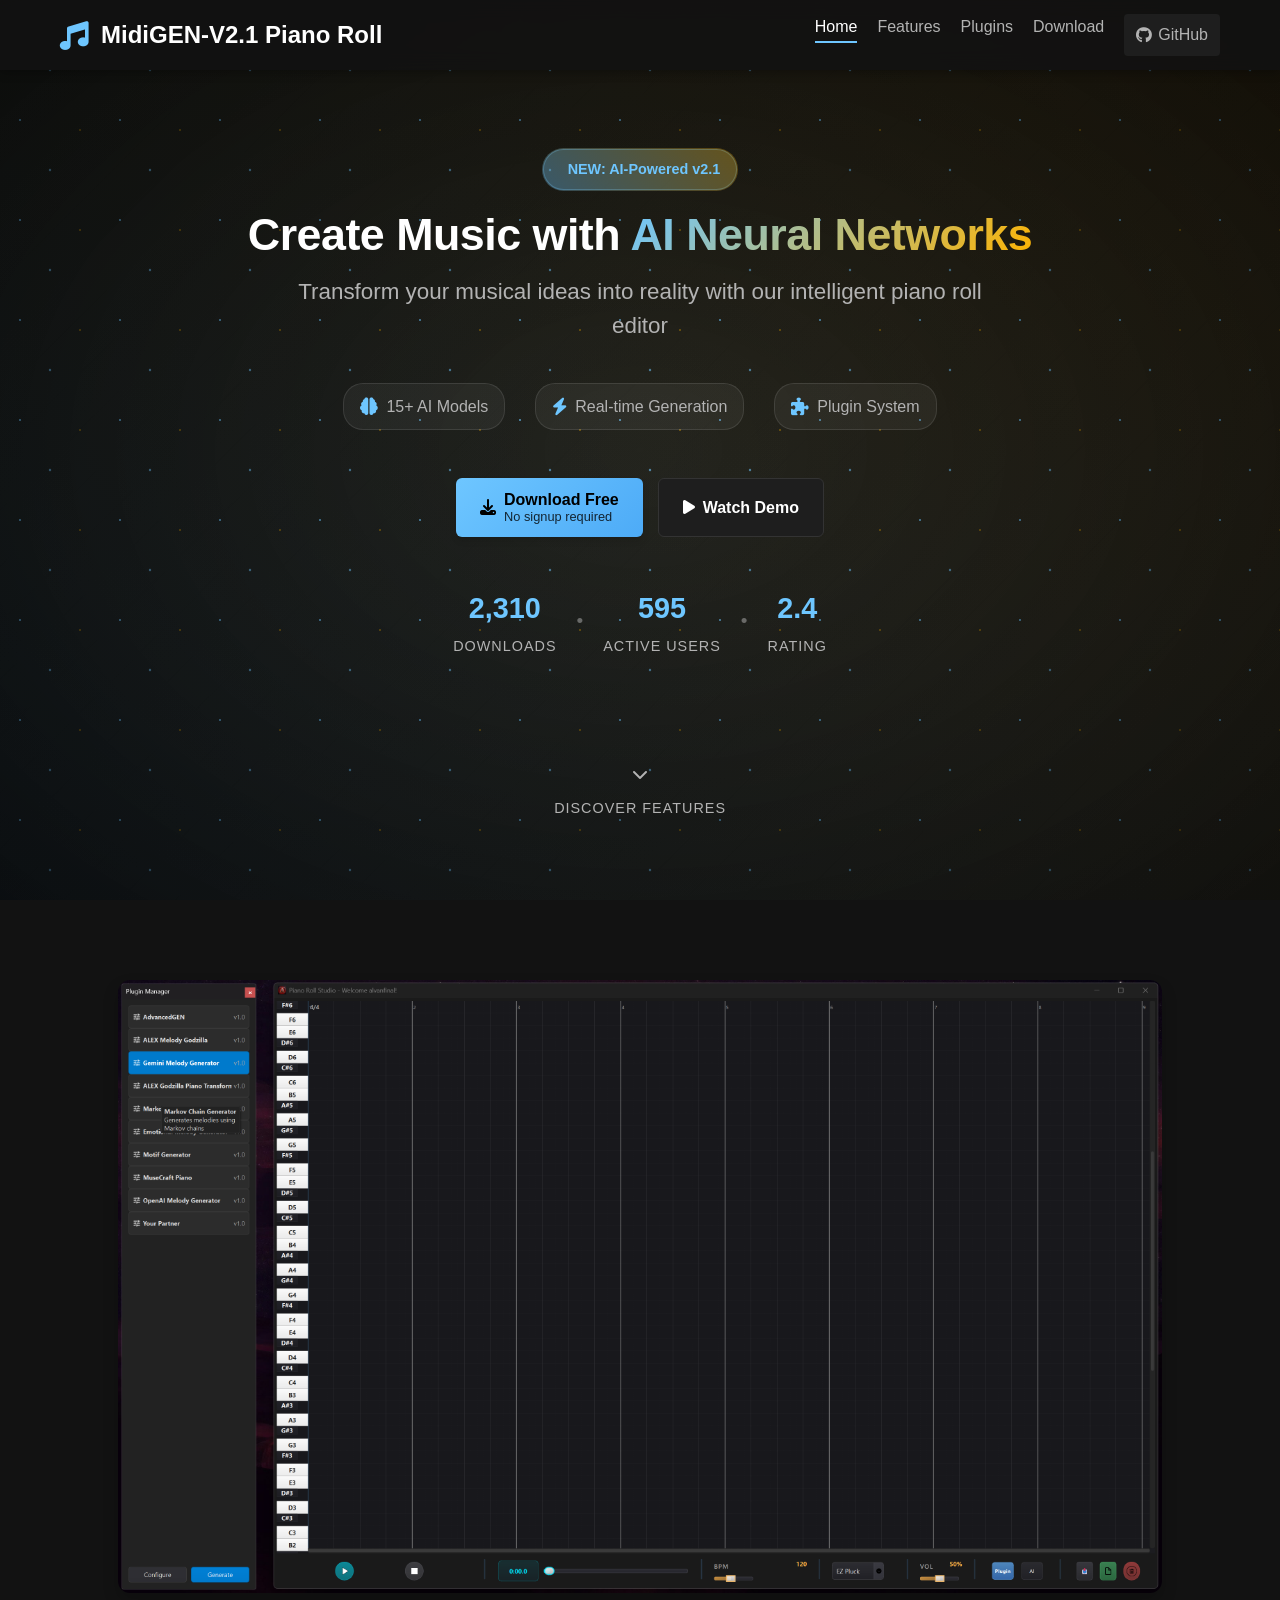
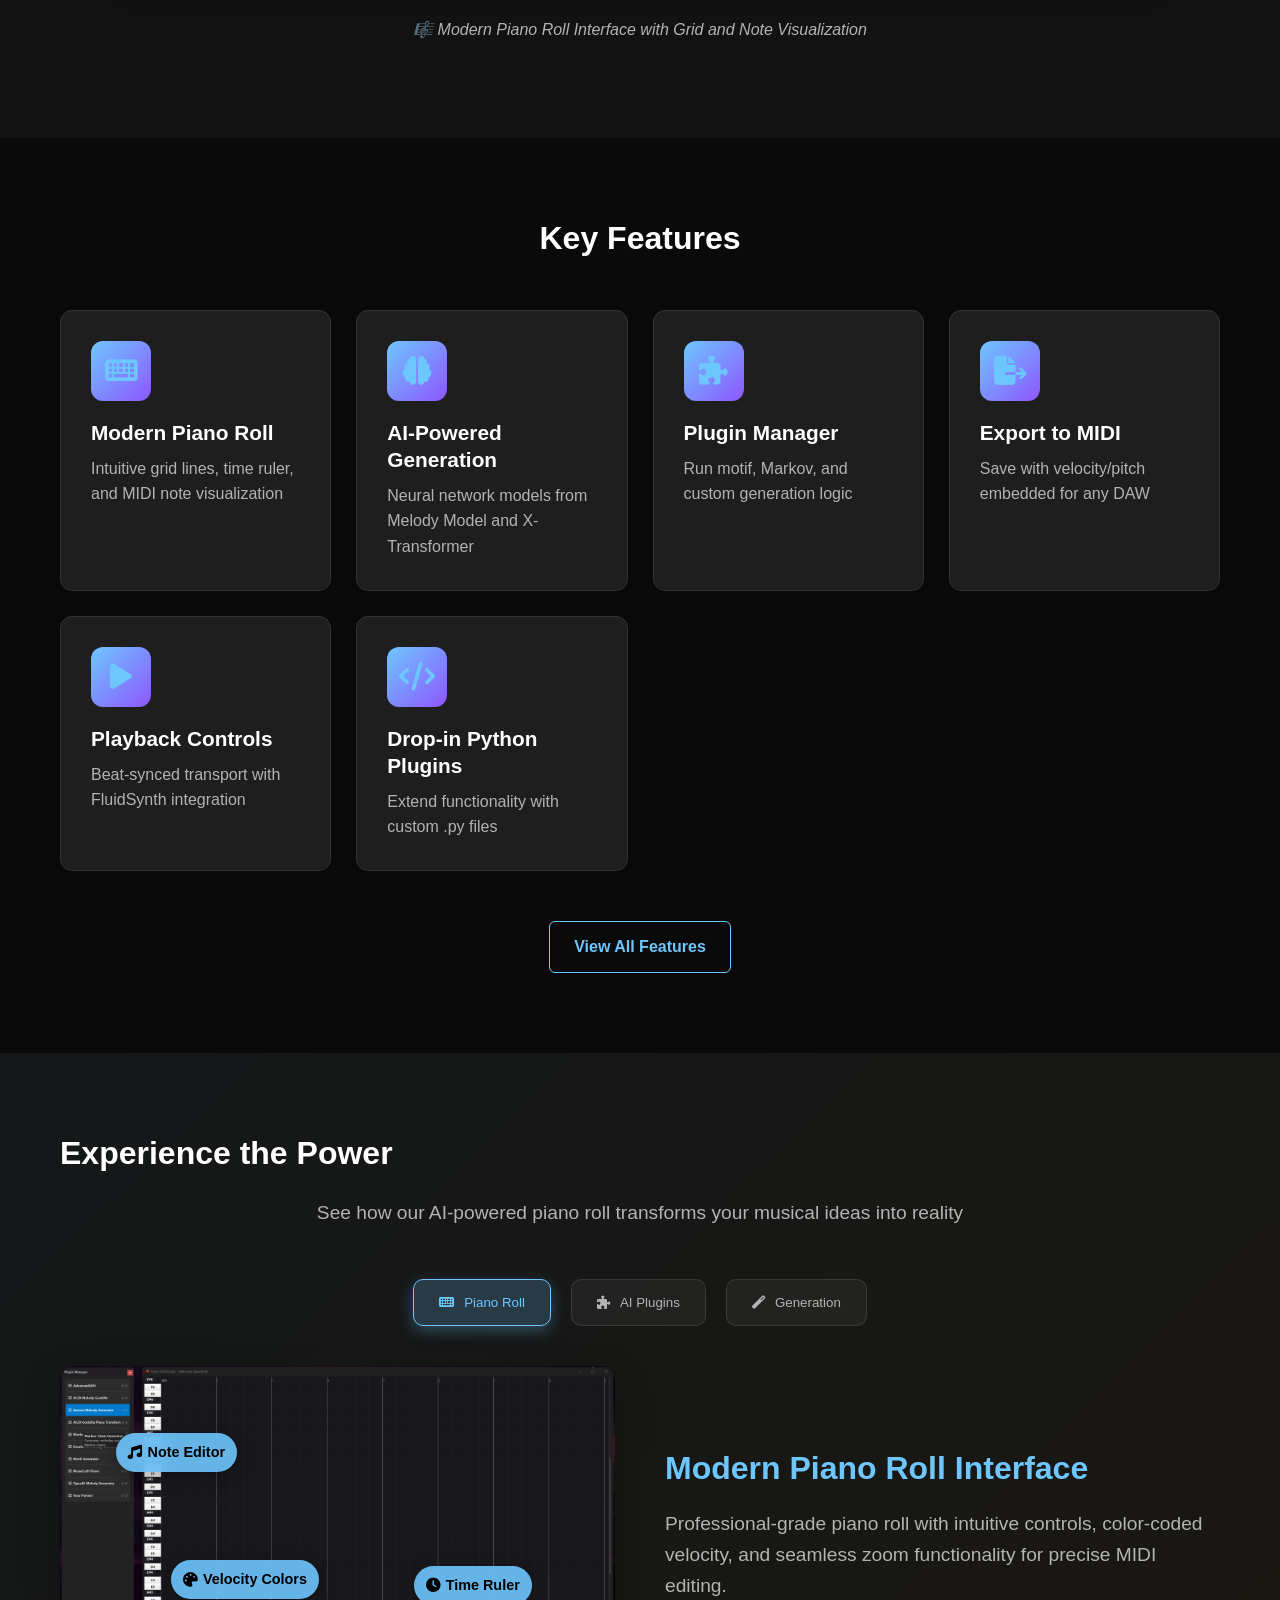
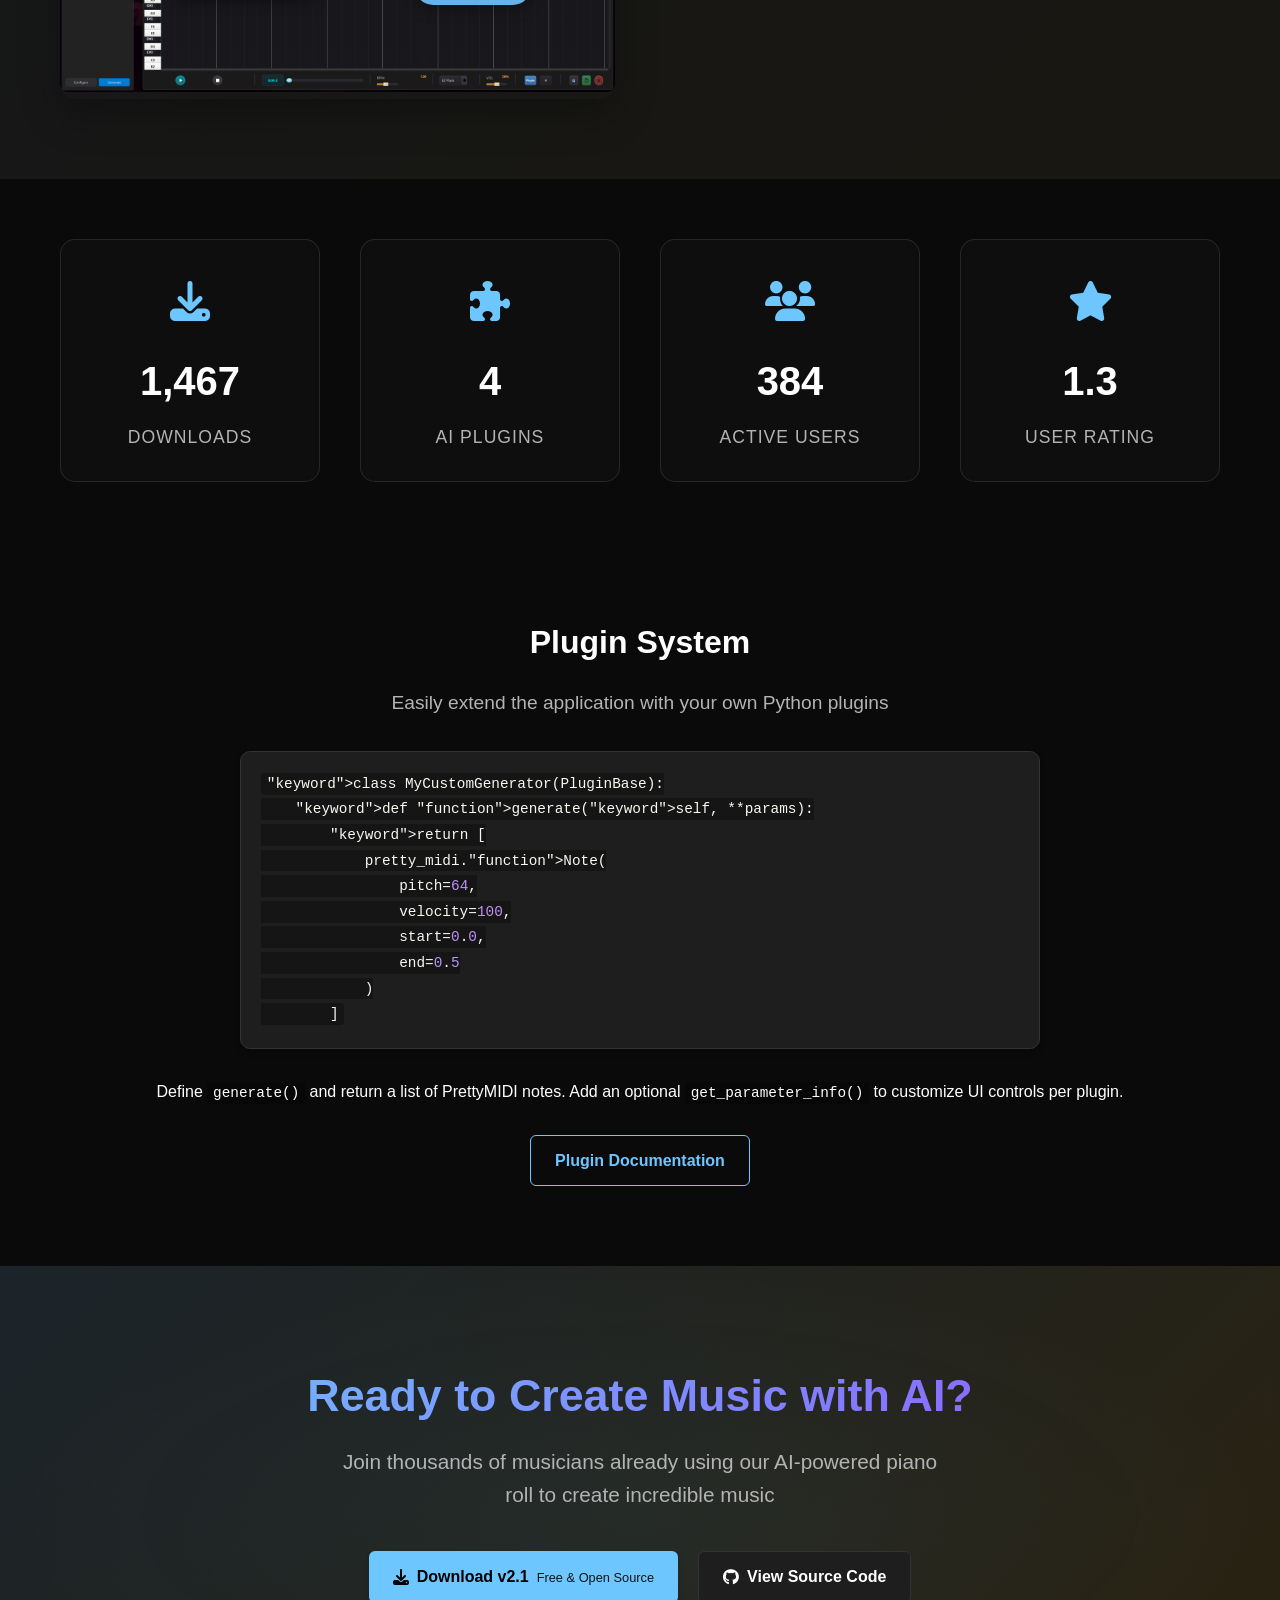
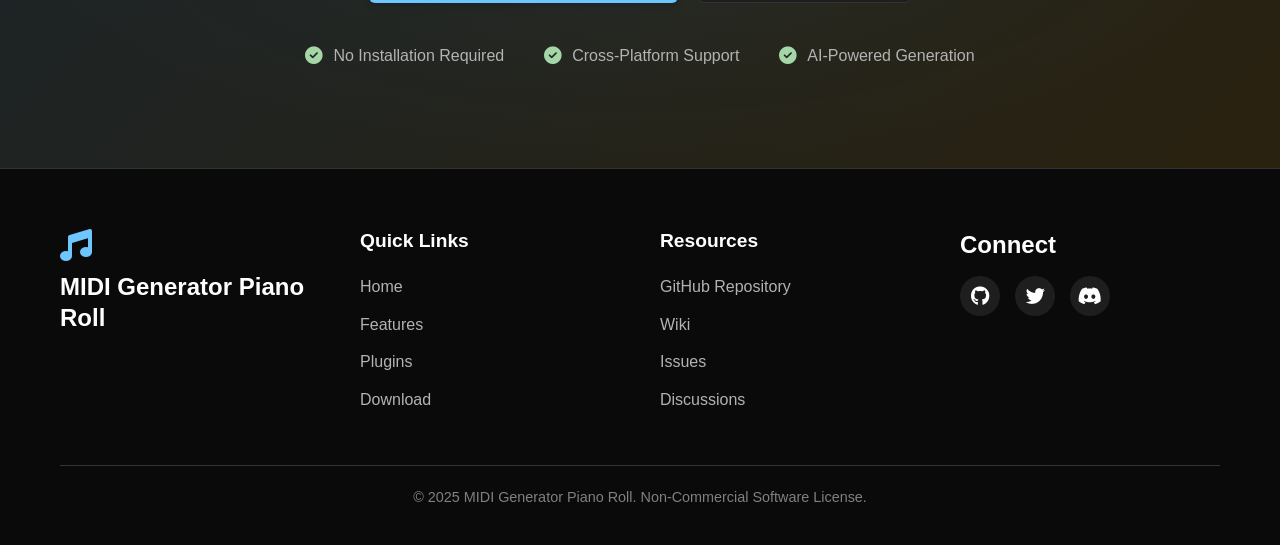
==== commit 2ce3511c: "Update download links to point to the latest version (v2.1) across multiple pages" ====
--- a/docs/index.html
+++ b/docs/index.html
@@ -186,7 +186,7 @@
                     </div>
                 </div>
                 <div class="hero-buttons">
-                    <a href="pages/download.html" class="btn primary-btn hero-cta">
+                    <a href="https://github.com/WebChatAppAi/midi-gen/releases/download/V2.1-win-latest/MidiGenV2.zip" class="btn primary-btn hero-cta">
                         <i class="fas fa-download"></i> 
                         <span class="btn-text">
                             <strong>Download Free</strong>
@@ -450,7 +450,7 @@
                 <h2>Ready to Create Music with AI?</h2>
                 <p>Join thousands of musicians already using our AI-powered piano roll to create incredible music</p>
                 <div class="cta-buttons">
-                    <a href="pages/download.html" class="btn primary-btn pulse-btn">
+                    <a href="https://github.com/WebChatAppAi/midi-gen/releases/download/V2.1-win-latest/MidiGenV2.zip" class="btn primary-btn pulse-btn">
                         <i class="fas fa-download"></i> 
                         Download v2.1
                         <span class="btn-subtitle">Free & Open Source</span>
--- a/docs/assets/css/styles.css
+++ b/docs/assets/css/styles.css
@@ -531,6 +531,8 @@
     background-color: var(--primary-color);
     color: #000;
     box-shadow: var(--box-shadow);
+    position: relative;
+    z-index: 1;
 }
 
 .primary-btn:hover {
@@ -936,6 +938,7 @@
     background: linear-gradient(135deg, rgba(110, 198, 255, 0.1), rgba(255, 179, 0, 0.1));
     position: relative;
     overflow: hidden;
+    z-index: 1;
 }
 
 .cta-section::before {
@@ -1753,4 +1756,4 @@
         opacity: 1;
         transform: translateY(0);
     }
-}+}
